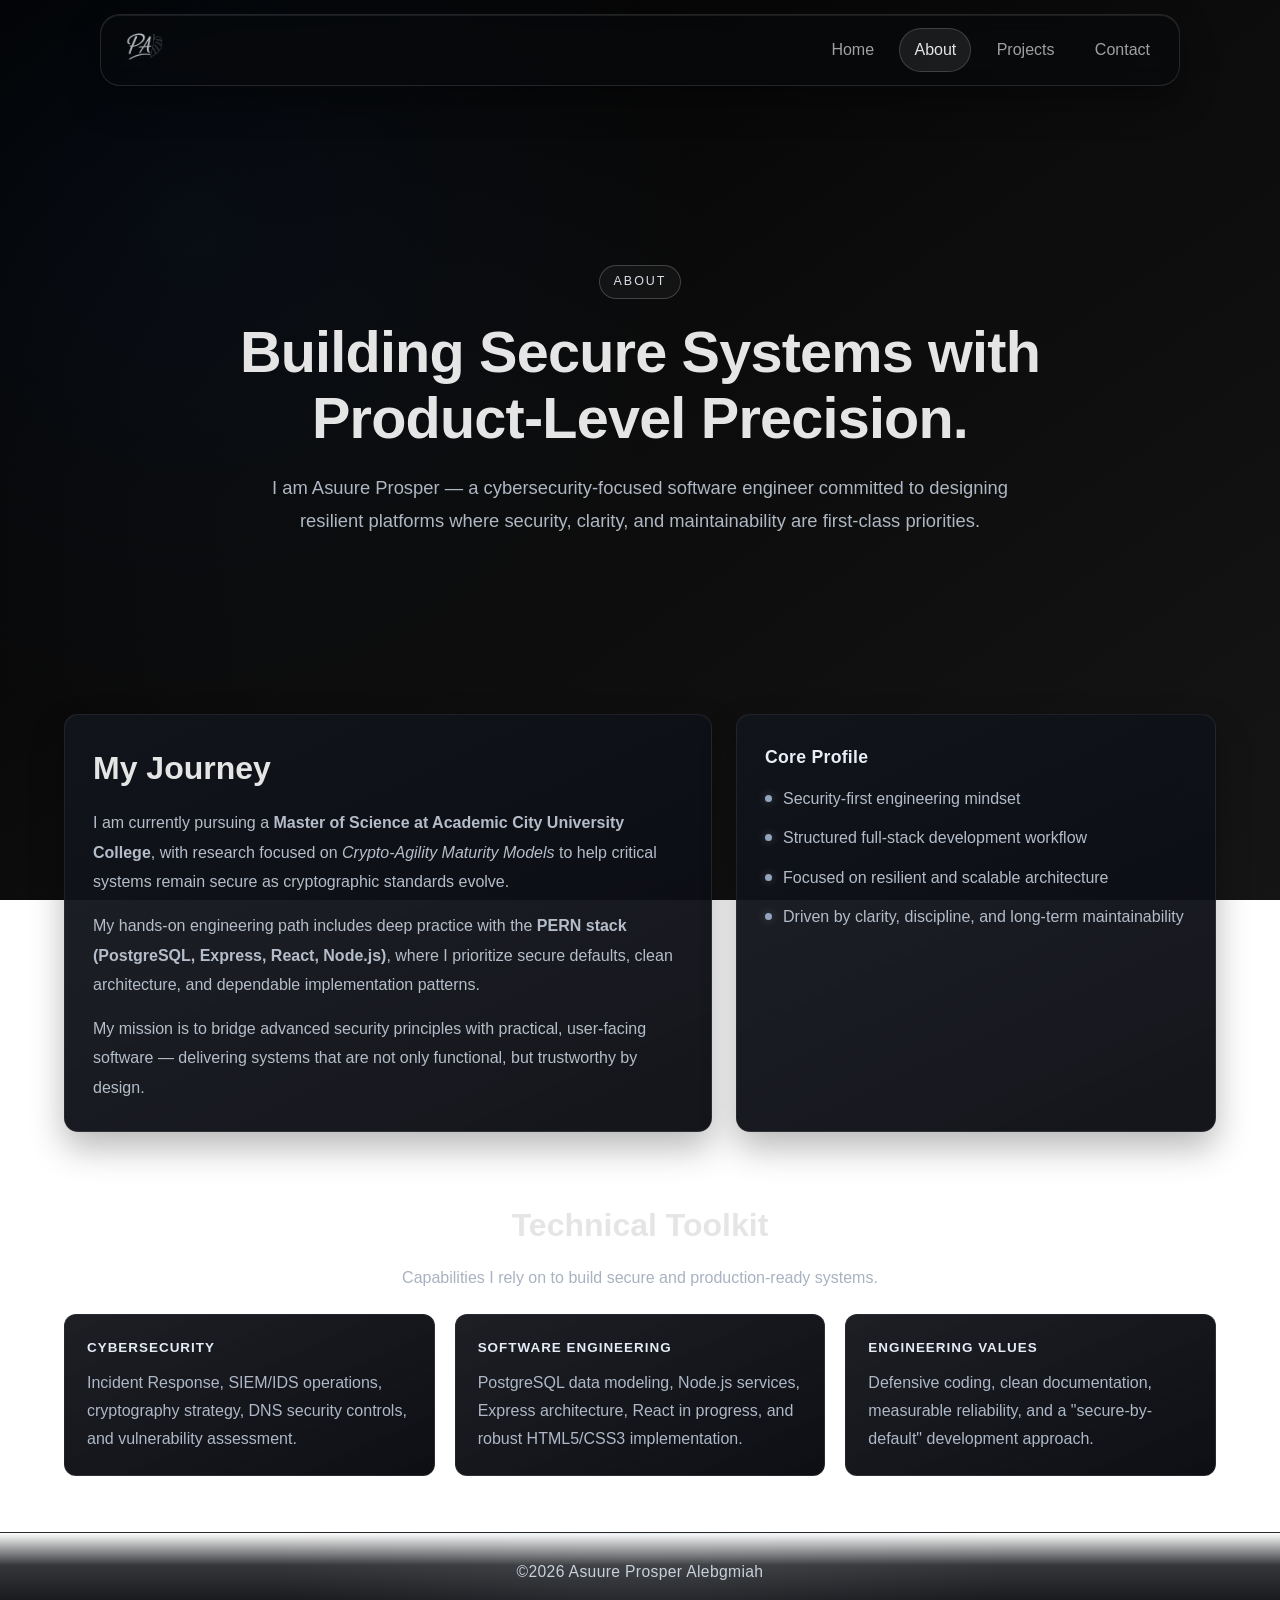
==== about.html @ a1f73b4e "Initial clean portfolio deployment" ====
<!doctype html>
<html lang="en">
  <head>
    <meta charset="UTF-8" />
    <meta name="viewport" content="width=device-width, initial-scale=1.0" />
    <title>Asuure Prosper's Portfolio</title>
    <link rel="icon" type="image/png" sizes="32x32" href="./images/title icon/generated-image_5.png" />
    <link rel="icon" type="image/png" sizes="192x192" href="./images/title icon/generated-image_5.png" />
    <link rel="apple-touch-icon" sizes="180x180" href="./images/title icon/generated-image_5.png" />
    <link rel="stylesheet" href="styles.css" />
     <script src="./script.js" defer></script>
  </head>

  <body class="home">
     <header class="navbar" id="siteNavbar">
      <div class="nav-container">
        <a class="logo" href="index.html" aria-label="Go to homepage">
          <img
            class="logo-icon"
            src="./images/nav icon/generated-image_4.png"
            alt="Asuure Prosper logo"
          />
        </a>
        <nav class="nav-menu" aria-label="Primary navigation">
          <ul class="nav-links">
            <li><a href="index.html">Home</a></li>
            <li><a href="about.html" class="active">About</a></li>
            <li><a href="projects.html">Projects</a></li>
            <li><a href="contact.html">Contact</a></li>
          </ul>
        </nav>
      </div>
    </header>

    <main class="about-page">
      <section class="about-hero">
        <div class="container about-hero-inner">
          <p class="about-kicker">About</p>
          <h1>Building Secure Systems with Product-Level Precision.</h1>
          <p class="about-subtitle">
            I am Asuure Prosper — a cybersecurity-focused software engineer
            committed to designing resilient platforms where security, clarity,
            and maintainability are first-class priorities.
          </p>
        </div>
      </section>

      <section class="about-section-block">
        <div class="container about-grid">
          <article class="about-panel about-story">
            <h2>My Journey</h2>
            <p>
              I am currently pursuing a
              <strong>Master of Science at Academic City University College</strong>,
              with research focused on
              <em>Crypto-Agility Maturity Models</em> to help critical systems remain
              secure as cryptographic standards evolve.
            </p>
            <p>
              My hands-on engineering path includes deep practice with the
              <strong>PERN stack (PostgreSQL, Express, React, Node.js)</strong>, where I
              prioritize secure defaults, clean architecture, and dependable
              implementation patterns.
            </p>
            <p>
              My mission is to bridge advanced security principles with practical,
              user-facing software — delivering systems that are not only functional,
              but trustworthy by design.
            </p>
          </article>

          <aside class="about-panel about-highlight">
            <h3>Core Profile</h3>
            <ul class="about-points">
              <li>Security-first engineering mindset</li>
              <li>Structured full-stack development workflow</li>
              <li>Focused on resilient and scalable architecture</li>
              <li>Driven by clarity, discipline, and long-term maintainability</li>
            </ul>
          </aside>
        </div>
      </section>

      <section class="about-section-block about-toolkit-wrap">
        <div class="container">
          <div class="about-heading">
            <h2>Technical Toolkit</h2>
            <p>Capabilities I rely on to build secure and production-ready systems.</p>
          </div>

          <div class="toolkit-grid">
            <article class="toolkit-card">
              <h4>Cybersecurity</h4>
              <p>
                Incident Response, SIEM/IDS operations, cryptography strategy,
                DNS security controls, and vulnerability assessment.
              </p>
            </article>

            <article class="toolkit-card">
              <h4>Software Engineering</h4>
              <p>
                PostgreSQL data modeling, Node.js services, Express architecture,
                React in progress, and robust HTML5/CSS3 implementation.
              </p>
            </article>

            <article class="toolkit-card">
              <h4>Engineering Values</h4>
              <p>
                Defensive coding, clean documentation, measurable reliability,
                and a "secure-by-default" development approach.
              </p>
            </article>
          </div>
        </div>
      </section>
    </main>

    <footer>
      <p>&copy;2026 Asuure Prosper Alebgmiah</p>
    </footer>
  </body>
</html>
---- styles.css ----
:root {
  --bg-primary: #111;
  --bg-secondary: #1a1a1a;
  --text-primary: #e5e5e5;
  --text-muted: #a0a0a0;
  --accent: #3a86ff;
  --tech-section-bg: #060709;
  --tech-card-bg: linear-gradient(155deg, #121519 0%, #0b0d11 100%);
  --tech-card-border: rgba(147, 163, 184, 0.18);
  --tech-card-border-hover: rgba(93, 134, 189, 0.45);
  --tech-glow: rgba(74, 122, 183, 0.18);
  --tech-logo-bg: rgba(255, 255, 255, 0.03);
  --tech-label: #91a3bb;
  --tech-accent-line: rgba(86, 132, 189, 0.55);

  --spacing-sm: 8px;
  --spacing-md: 16px;
  --spacing-lg: 32px;

  --black-void: #000000;
  --steel-dark: #1a1a1a;
  --silver-brushed: linear-gradient(
    145deg,
    #e5e7eb 0%,
    #9ca3af 50%,
    #4b5563 100%
  );
  --silver-glow: rgba(255, 255, 255, 0.15);
  --text-silver: #d1d5db; /* Light metallic gray */
  --text-bright: #ffffff;
}

* {
  margin: 0;
  padding: 0;
  box-sizing: border-box;
}

body {
  font-family: "Inter", sans-serif;
  color: var(--text-silver);
  background-color: var(--black-void);
  background:
    radial-gradient(
      circle at 15% 25%,
      rgba(58, 134, 255, 0.06),
      transparent 40%
    ),
    linear-gradient(145deg, #000000 0%, #0c0c0c 50%, #151515 100%);
  line-height: 1.6;
  overflow-x: hidden;
  background-attachment: fixed;
}

.container {
  width: 90%;
  max-width: var(--max-width);
  margin: 0 auto;
}

/* =========================
   Floating Navbar
   ========================= */
.navbar {
  --nav-height: 72px;
  --nav-collapsed-size: 70px;

  position: fixed;
  top: 14px;
  left: 50%;
  transform: translateX(-50%);
  z-index: 1000;

  width: min(92vw, 1080px);
  height: var(--nav-height);
  padding: 8px 14px;

  border-radius: 20px;
  border: 1px solid rgba(255, 255, 255, 0.12);
  background: rgba(8, 10, 14, 0.56);
  backdrop-filter: blur(10px);
  -webkit-backdrop-filter: blur(10px);

  box-shadow:
    0 16px 34px rgba(0, 0, 0, 0.34),
    inset 0 1px 0 rgba(255, 255, 255, 0.08);

  transition:
    width 0.35s ease,
    height 0.35s ease,
    border-radius 0.35s ease,
    padding 0.35s ease,
    background 0.35s ease,
    box-shadow 0.35s ease,
    border-color 0.35s ease;
}

.nav-container {
  display: flex;
  justify-content: space-between;
  align-items: center;
  gap: 14px;
  width: 100%;
  height: 100%;
}

.logo {
  display: inline-flex;
  align-items: center;
  justify-content: center;
  flex: 0 0 auto;
}

.logo-icon {
  display: block;
  width: 54px;
  height: 54px;
  object-fit: contain;
  image-rendering: -webkit-optimize-contrast;
  image-rendering: optimizeQuality;
  transition:
    width 0.35s ease,
    height 0.35s ease,
    filter 0.3s ease,
    transform 0.3s ease;
}

.logo:hover .logo-icon {
  filter:
    drop-shadow(0 0 8px rgba(229, 231, 235, 0.45))
    drop-shadow(0 0 16px rgba(209, 213, 219, 0.35));
  transform: translateY(-1px);
}

.nav-menu {
  display: flex;
  justify-content: flex-end;
  flex: 1 1 auto;
  min-width: 0;
  max-width: 900px;
  opacity: 1;
  transform: translateX(0);
  transition:
    opacity 0.25s ease,
    transform 0.35s ease,
    max-width 0.35s ease;
}

.nav-links {
  list-style: none;
  display: flex;
  align-items: center;
  gap: 0.65rem;
  padding: 2px 0;
}

.nav-links a {
  position: relative;
  display: inline-flex;
  align-items: center;
  justify-content: center;
  text-decoration: none;
  color: var(--text-muted);
  padding: 8px 14px;
  border-radius: 999px;
  border: 1px solid transparent;
  overflow: hidden;
  transition:
    transform 0.25s ease,
    box-shadow 0.25s ease,
    color 0.25s ease,
    border-color 0.25s ease,
    background 0.25s ease;
}

.nav-links a::before {
  content: "";
  position: absolute;
  inset: 0;
  background: linear-gradient(120deg, transparent 25%, rgba(255, 255, 255, 0.3) 50%, transparent 75%);
  transform: translateX(-130%);
  transition: transform 0.7s ease;
  pointer-events: none;
}

.nav-links a:hover {
  background: linear-gradient(145deg, #f3f4f6 0%, #cdd3dc 45%, #8f98a6 100%);
  color: #0f141c;
  transform: translateY(-2px);
  border-color: rgba(255, 255, 255, 0.8);
  box-shadow:
    0 12px 24px rgba(0, 0, 0, 0.32),
    inset 0 1px 0 rgba(255, 255, 255, 0.7),
    inset 0 -1px 0 rgba(47, 55, 67, 0.35);
}

.nav-links a:hover::before {
  transform: translateX(130%);
}

.nav-links a.active {
  background: rgba(255, 255, 255, 0.08);
  border-color: rgba(255, 255, 255, 0.16);
  color: var(--text-primary);
}

.navbar.collapsed {
  width: var(--nav-collapsed-size);
  height: var(--nav-collapsed-size);
  padding: 6px;
  border-radius: 999px;
  background: rgba(7, 9, 12, 0.72);
}

.navbar.collapsed .nav-container {
  justify-content: center;
}

.navbar.collapsed .logo-icon {
  width: 60px;
  height: 60px;
}

.navbar.collapsed .nav-menu {
  opacity: 0;
  max-width: 0;
  transform: translateX(10px);
  pointer-events: none;
  overflow: hidden;
}

.navbar.expanded {
  width: min(92vw, 1080px);
  height: var(--nav-height);
  padding: 8px 14px;
  border-radius: 20px;
}

.navbar.expanded .logo-icon {
  width: 54px;
  height: 54px;
}

.navbar.expanded .nav-menu {
  opacity: 1;
  max-width: 900px;
  max-height: 100px;
  transform: translateX(0);
  pointer-events: auto;
}

@media (max-width: 768px) {
  .navbar {
    width: min(95vw, 680px);
    --nav-height: 64px;
    border-radius: 16px;
    padding: 7px 10px;
  }

  .logo-icon {
    width: 48px;
    height: 48px;
  }

  .nav-links {
    gap: 0.45rem;
  }

  .nav-links a {
    padding: 7px 11px;
    font-size: 0.9rem;
  }

  .navbar.collapsed,
  .navbar.expanded {
    width: min(95vw, 680px);
    height: var(--nav-height);
    border-radius: 16px;
    padding: 7px 10px;
  }

  .navbar.collapsed .nav-container {
    justify-content: space-between;
  }

  .navbar.collapsed .nav-menu {
    opacity: 1;
    max-width: 900px;
    transform: translateX(0);
    pointer-events: auto;
  }

  .navbar.collapsed .logo-icon {
    width: 48px;
    height: 48px;
  }
}

.hero {
  display: flex;
  justify-content: center;
  align-items: center;
  height: 100vh;
  position: relative;
  padding: var(--space-xl) 0;
  text-align: center;
  overflow: hidden;
}
.hero::before {
  content: "";
  position: absolute;
  top: -20%;
  left: -10%;
  width: 60%;
  height: 60%;
  background: radial-gradient(
    circle,
    rgba(255, 255, 255, 0.06),
    transparent 70%
  );
  transform: rotate(25deg);
  pointer-events: none;
}

.hero-content {
  display: flex;
  flex-direction: column;
  justify-content: center;
  align-items: center;
  gap: 3rem;
  text-align: center;
}

.hero h1 {
  font-size: 2.8rem;
  margin-bottom: 0rem;
  font-size: clamp(2.5rem, 5vw, 4rem);
  font-weight: 600;
  letter-spacing: -1px;
  margin-bottom: var(--space-md);
}

.hero-subtext {
  color: var(--text-muted);
  font-size: 1.1rem;
  margin-bottom: var(--space-lg);
  max-width: 600px;
  margin-left: auto;
  margin-right: auto;
  color: #9a9a9a;
  margin: 0 auto var(--space-lg);
}

.particles {
  position: fixed;
  inset: 0;
  background-image: 
    radial-gradient(1px 1px at 10% 10%, rgba(255, 255, 255, 0.2), transparent),
    radial-gradient(1.5px 1.5px at 50% 50%, rgba(255, 255, 255, 0.1), transparent),
    radial-gradient(1px 1px at 90% 90%, rgba(255, 255, 255, 0.15), transparent);
  background-size: 100% 100%;
  opacity: 1;
  z-index: -1;
  animation: drift 20s linear infinite;
}

@keyframes drift {
  0% {
    background-position: 0 0;
  }
  100% {
    background-position: 100% 100%;
  }
}

.btn-primary {
  position: relative;
  display: inline-flex;
  align-items: center;
  justify-content: center;
  gap: 10px;
  padding: 13px 28px;
  border-radius: 999px;
  border: 1px solid rgba(229, 231, 235, 0.55);
  background: linear-gradient(145deg, #f3f4f6 0%, #cdd3dc 45%, #8f98a6 100%);
  color: #0f141c;
  text-decoration: none;
  font-weight: 620;
  letter-spacing: 0.25px;
  box-shadow:
    0 10px 24px rgba(0, 0, 0, 0.28),
    inset 0 1px 0 rgba(255, 255, 255, 0.72),
    inset 0 -1px 0 rgba(47, 55, 67, 0.35);
  overflow: hidden;
  transition:
    transform 0.25s ease,
    box-shadow 0.25s ease,
    border-color 0.25s ease,
    filter 0.25s ease;
}

.btn-primary::before {
  content: "";
  position: absolute;
  inset: 0;
  background: linear-gradient(120deg, transparent 25%, rgba(255, 255, 255, 0.35) 50%, transparent 75%);
  transform: translateX(-130%);
  transition: transform 0.7s ease;
}

.btn-primary:hover {
  transform: translateY(-3px);
  border-color: rgba(255, 255, 255, 0.85);
  box-shadow:
    0 16px 30px rgba(0, 0, 0, 0.36),
    0 0 0 1px rgba(255, 255, 255, 0.22);
  filter: brightness(1.05);
}

.btn-primary:hover::before {
  transform: translateX(130%);
}

.btn-primary:active {
  transform: translateY(-1px) scale(0.99);
}

.btn-primary:focus-visible {
  outline: none;
  box-shadow:
    0 0 0 3px rgba(9, 12, 20, 0.9),
    0 0 0 5px rgba(226, 232, 240, 0.55),
    0 14px 26px rgba(0, 0, 0, 0.35);
}

.core-focus {
  display: flex;
  flex-direction: column;
  align-items: center;
  justify-content: flex-start;
  min-height: 100vh;
  height: auto;
  padding: calc(var(--space-xl) + 56px) 0 calc(var(--space-xl) + 12px);
  position: relative;
  isolation: isolate;
  background:
    linear-gradient(
      180deg,
      rgba(12, 12, 12, 0) 0%,
      rgba(15, 15, 15, 0.85) 20%,
      #151515 50%,
      #161b23 82%,
      #121821 100%
    );
}

.core-focus::before {
  content: "";
  position: absolute;
  top: -120px;
  left: 50%;
  transform: translateX(-50%);
  width: min(880px, 92vw);
  height: 220px;
  background: radial-gradient(
    ellipse at center,
    rgba(58, 134, 255, 0.18) 0%,
    rgba(58, 134, 255, 0.06) 45%,
    transparent 75%
  );
  filter: blur(18px);
  pointer-events: none;
  z-index: -1;
}

.core-focus::after {
  content: "";
  position: absolute;
  left: 0;
  right: 0;
  bottom: -1px;
  height: 130px;
  background:
    radial-gradient(130% 95% at 50% 0%, rgba(112, 172, 247, 0.18), transparent 62%),
    linear-gradient(180deg, rgba(147, 187, 241, 0.06), rgba(15, 21, 30, 0));
  pointer-events: none;
  z-index: -1;
}

.core-focus .container {
  display: grid;
  gap: 28px;
  width: min(1100px, 92vw);
}

.core-focus h2 {
  text-align: center;
  margin-bottom: 4px;
  letter-spacing: 0.4px;
  font-size: clamp(1.9rem, 3.4vw, 2.6rem);
  color: var(--text-primary);
}

.focus-grid {
  display: grid;
  grid-template-columns: repeat(3, minmax(220px, 1fr));
  align-items: stretch;
  gap: 24px;
  width: 100%;
}

.focus-card {
  min-height: 100%;
  padding: var(--space-lg);
  background: linear-gradient(145deg, rgba(20, 20, 20, 0.95), rgba(10, 10, 10, 0.92));
  border: 1px solid rgba(255, 255, 255, 0.08);
  border-radius: 10px;
  box-shadow: 0 12px 30px rgba(0, 0, 0, 0.22);
  display: grid;
  align-content: start;
  gap: 10px;
  position: relative;
  overflow: hidden;
  transition:
    transform 0.3s ease,
    border-color 0.3s ease,
    box-shadow 0.3s ease;
}

.focus-card::before {
  content: "";
  position: absolute;
  top: 0;
  left: 0;
  width: 100%;
  height: 2px;
  background: linear-gradient(90deg, rgba(58, 134, 255, 0), rgba(58, 134, 255, 0.95), rgba(58, 134, 255, 0));
  opacity: 0.7;
}

.focus-card h3 {
  display: flex;
  align-items: center;
  gap: 10px;
  color: var(--text-primary);
  font-size: 1.15rem;
  font-weight: 650;
  letter-spacing: 0.2px;
  line-height: 1.35;
  transition: color 0.3s ease;
}

.focus-card h3::before {
  content: "";
  width: 8px;
  height: 8px;
  border-radius: 50%;
  background: var(--accent);
  box-shadow: 0 0 10px rgba(58, 134, 255, 0.65);
  flex-shrink: 0;
}

.focus-card:hover {
  transform: translateY(-5px);
  border-color: var(--accent);
  box-shadow: 0 20px 38px rgba(58, 134, 255, 0.12);
}

.focus-card:hover h3 {
  color: #f4f8ff;
}

.focus-card p {
  color: #aeb6c2;
  font-size: 0.98rem;
  line-height: 1.75;
  margin-top: 0;
  max-width: 36ch;
}

@media (max-width: 960px) {
  .focus-grid {
    grid-template-columns: repeat(2, minmax(240px, 1fr));
  }
}

@media (max-width: 640px) {
  .core-focus {
    padding: calc(var(--space-xl) + 20px) 0 var(--space-xl);
  }

  .core-focus .container {
    gap: 22px;
  }

  .focus-grid {
    grid-template-columns: 1fr;
  }
}

:is(.footer, footer) {
  position: relative;
  display: flex;
  justify-content: center;
  align-items: center;
  margin-top: clamp(0 , 5vw, 56px);
  padding: 26px 0 34px;
  text-align: center;
  border-top: 1px solid rgba(255, 255, 255, 0.12);
  background:
    linear-gradient(180deg, rgba(255, 255, 255, 0.02) 0%, rgba(8, 10, 14, 0.82) 38%, rgba(6, 8, 12, 0.98) 100%);
  overflow: hidden;
  isolation: isolate;
}

:is(.footer, footer)::before {
  content: "";
  position: absolute;
  top: 0;
  left: 50%;
  transform: translateX(-50%);
  width: min(760px, 85vw);
  height: 1px;
  background: linear-gradient(90deg, transparent, rgba(226, 232, 240, 0.72), transparent);
}

:is(.footer, footer)::after {
  content: "";
  position: absolute;
  inset: 0;
  background: radial-gradient(circle at 50% 0%, rgba(226, 232, 240, 0.08), transparent 58%);
  pointer-events: none;
  z-index: -1;
}

:is(.footer, footer) .container {
  width: min(1100px, 92vw);
}

:is(.footer, footer) p {
  margin: 0 auto;
  max-width: 70ch;
  color: #c8d0db;
  font-size: clamp(0.88rem, 1.7vw, 0.98rem);
  font-weight: 500;
  letter-spacing: 0.35px;
  text-shadow: 0 0 18px rgba(255, 255, 255, 0.08);
}

.social-links {
  display: flex;
  justify-content: center;
  margin-top: 20px;
  gap: 10px;
}

.social-btn {
  text-decoration: none;
  color: #333;
  font-weight: bold;
  transition: all 0.5s;
  padding: 12px;
  border-radius: 5px;
}

.social-btn:hover {
  transform: scale(1.05); /* Slight "pop" effect */
  filter: brightness(1.1); /* Makes the color slightly lighter on hover */
  padding: 12px 24px;
  border-radius: 5px;
}

.linkedin:hover {
  background-color: #0077b5;
  color: #fff;
  border: none;
  border-radius: 5px;
}

.github:hover {
  background-color: #333;
  color: #fff;
  border: none;
  border-radius: 5px;
}

.email:hover {
  background-color: #e67e22;
  color: #fff;
  border: none;
  border-radius: 5px;
}

.project-category {
  padding: 100px 0;
  border-bottom: 1px solid #f0f0f0;
  gap: 30px;
  padding: 40px 5%;
}

.card-content h2 {
  font-size: 2.5rem;
  font-weight: 800;
  margin-bottom: 20px;
  color: #1e293b;
}

.project-card {
  display: flex;
  flex-direction: column;
  align-items: center;
  gap: 20px;
  border-radius: 10px;
  padding: 120px 0;
  border-bottom: 1px solid rgba(255, 255, 255, 0.05);
}

 .web {
  background: var(--silver-brushed);
  background-clip: text;
  -webkit-background-clip: text;
  -webkit-text-fill-color: transparent;
  font-weight: 900;
  text-transform: uppercase;
  letter-spacing: 3px;
  font-size: 0.75rem;
}

.project-entry p {
  font-size: 1.1rem;
  max-width: 700px;
  color: #475569;
  margin-bottom: 40px;
}

.resource-card {
  display: flex;
  gap: 60px;
  margin-bottom: 40px;
  flex-wrap: wrap;
}

.resource-card h4 {
  text-transform: uppercase;
  font-size: 0.75rem;
  letter-spacing: 1.5px;
  color: #94a3b8;
  margin-bottom: 15px;
}

.tech-stack {
  display: flex;
  gap: 10px;
  flex-wrap: wrap;
}

.pill {
  padding: 8px 18px; /* Balanced padding */
  border-radius: 50px;
  font-size: 0.85rem;
  font-weight: 600;
  background-color: #050505; /* Single deep black color */
  color: #e2e8f0; /* Metallic silver text */
  -webkit-text-fill-color: #e2e8f0;
  border: 1px solid #e2e8f0;
  transition: background-color 0.3s ease, color 0.3s ease, border-color 0.3s ease, transform 0.3s ease;
  cursor: pointer;
  display: inline-block;
  text-transform: uppercase;
}

.pill:hover,
.pill:focus-visible {
  background-color: #e2e8f0; /* Invert: silver background */
  color: #050505; /* Black text on hover */
  -webkit-text-fill-color: #050505;
  border-color: #ffffff;
  transform: translateY(-2px); /* Added 'px' unit */
}
.text-link {
  text-decoration: none;
  font-weight: 700;
  color: #1e293b;
  border-bottom: 2px solid #336791;
  padding-bottom: 4px;
  transition: color 0.3s ease;
}

.text-link:hover {
  color: #336791;
}

@media (max-width: 768px) {
  .resource-card {
    flex-direction: column;
    gap: 30px;
  }
  .card-content h2 {
    font-size: 1.8rem;
  }
}

.content-wrapper {
  display: flex;
  max-width: 900px;
  margin: 0 auto;
  padding: 20px;
  box-sizing: border-box;
  justify-content: center;
  align-items: center;
  flex-wrap: wrap;
  gap: 20px;
  flex-direction: column;
  text-align: center;
}

/* =========================
   Contact Page
   ========================= */
.contact-page {
  background:
    radial-gradient(circle at 16% 18%, rgba(58, 134, 255, 0.05), transparent 36%),
    linear-gradient(150deg, #030405 0%, #0b0d12 52%, #12171e 100%);
}

.contact-main {
  padding-top: 96px;
}

.contact-hero {
  min-height: calc(100vh - 110px);
  display: flex;
  align-items: center;
  justify-content: center;
  padding: 40px 0 54px;
}

.contact-hero-inner {
  width: min(880px, 94vw);
  text-align: center;
  display: grid;
  gap: 14px;
  padding: 34px 26px;
  border-radius: 16px;
  border: 1px solid rgba(255, 255, 255, 0.1);
  background: linear-gradient(155deg, rgba(16, 20, 26, 0.94), rgba(8, 10, 15, 0.96));
  box-shadow: 0 18px 38px rgba(0, 0, 0, 0.3);
}

.contact-kicker {
  justify-self: center;
  border: 1px solid rgba(255, 255, 255, 0.2);
  border-radius: 999px;
  padding: 6px 14px;
  font-size: 0.76rem;
  letter-spacing: 1.8px;
  text-transform: uppercase;
  color: #c6d3e5;
  background: rgba(255, 255, 255, 0.04);
}

.contact-hero h1 {
  font-size: clamp(2rem, 5vw, 3.3rem);
  color: #ebf0f7;
  letter-spacing: -0.5px;
}

.contact-subtext {
  max-width: 62ch;
  margin: 0 auto;
  color: #a8b4c4;
  line-height: 1.85;
}

@media (max-width: 700px) {
  .contact-main {
    padding-top: 86px;
  }

  .contact-hero {
    min-height: auto;
    padding: 30px 0 46px;
  }

  .contact-hero-inner {
    padding: 28px 18px;
  }
}

/* =========================
   Projects Page
   ========================= */
.project-page {
  background:
    radial-gradient(circle at 12% 16%, rgba(58, 134, 255, 0.05), transparent 38%),
    linear-gradient(150deg, #030405 0%, #0a0c10 50%, #11151b 100%);
}

.projects-main {
  padding-top: 96px;
}

.projects-hero {
  padding: 56px 0 30px;
}

.projects-hero-inner {
  width: min(920px, 94vw);
  text-align: center;
  display: grid;
  gap: 14px;
}

.projects-kicker {
  justify-self: center;
  border: 1px solid rgba(255, 255, 255, 0.2);
  border-radius: 999px;
  padding: 6px 14px;
  font-size: 0.76rem;
  letter-spacing: 1.8px;
  text-transform: uppercase;
  color: #c6d2e3;
  background: rgba(255, 255, 255, 0.04);
}

.projects-hero h1 {
  font-size: clamp(2rem, 4.8vw, 3.4rem);
  color: #e9edf5;
  letter-spacing: -0.6px;
}

.projects-hero p {
  color: #a9b4c3;
  max-width: 72ch;
  margin: 0 auto;
  line-height: 1.85;
}

.projects-showcase {
  padding: 30px 0 82px;
}

.projects-shell {
  width: min(1120px, 92vw);
}

.projects-section-heading {
  text-align: center;
  margin-bottom: 30px;
}

.projects-section-heading h2 {
  color: #e7ecf4;
  font-size: clamp(1.5rem, 3vw, 2.2rem);
}

.projects-section-heading p {
  color: #9eabba;
  margin-top: 8px;
}

.projects-grid {
  display: grid;
  grid-template-columns: repeat(3, minmax(0, 1fr));
  gap: 22px;
}

.project-item {
  background: linear-gradient(155deg, rgba(17, 21, 27, 0.96), rgba(9, 12, 17, 0.98));
  border: 1px solid rgba(255, 255, 255, 0.1);
  border-radius: 14px;
  padding: 24px 22px;
  display: grid;
  align-content: start;
  gap: 12px;
  box-shadow: 0 14px 32px rgba(0, 0, 0, 0.3);
  transition: transform 0.28s ease, border-color 0.28s ease, box-shadow 0.28s ease;
}

.project-item:hover {
  transform: translateY(-5px);
  border-color: rgba(124, 163, 214, 0.42);
  box-shadow: 0 18px 36px rgba(10, 26, 44, 0.35);
}

.project-type {
  font-size: 0.72rem;
  letter-spacing: 1px;
  text-transform: uppercase;
  color: #8fa5c2;
}

.project-item h3 {
  color: #eef3fb;
  font-size: 1.15rem;
}

.project-item p {
  color: #b2bdcb;
  line-height: 1.8;
}

.project-tech-list {
  list-style: none;
  display: flex;
  flex-wrap: wrap;
  gap: 8px;
  padding: 0;
  margin: 2px 0 4px;
}

.project-tech-list li {
  font-size: 0.76rem;
  letter-spacing: 0.5px;
  color: #d2dceb;
  border: 1px solid rgba(255, 255, 255, 0.18);
  border-radius: 999px;
  padding: 6px 11px;
  background: rgba(255, 255, 255, 0.03);
  transition:
    transform 0.24s ease,
    border-color 0.24s ease,
    box-shadow 0.24s ease,
    background-color 0.24s ease,
    color 0.24s ease;
}

.project-tech-list li:hover {
  transform: translateY(-2px);
}

.project-tech-list li.tech-node:hover {
  color: #d7ffec;
  background: rgba(31, 176, 118, 0.16);
  border-color: rgba(57, 215, 148, 0.62);
  box-shadow: 0 0 0 1px rgba(57, 215, 148, 0.25);
}

.project-tech-list li.tech-express:hover {
  color: #eef3ff;
  background: rgba(91, 130, 190, 0.18);
  border-color: rgba(126, 170, 238, 0.6);
  box-shadow: 0 0 0 1px rgba(126, 170, 238, 0.24);
}

.project-tech-list li.tech-postgres:hover {
  color: #e7f0ff;
  background: rgba(70, 128, 204, 0.2);
  border-color: rgba(112, 172, 247, 0.62);
  box-shadow: 0 0 0 1px rgba(112, 172, 247, 0.24);
}

.project-tech-list li.tech-passport:hover {
  color: #f5eeff;
  background: rgba(123, 103, 188, 0.2);
  border-color: rgba(159, 139, 233, 0.65);
  box-shadow: 0 0 0 1px rgba(159, 139, 233, 0.24);
}

.project-tech-list li.tech-ejs:hover {
  color: #fff4e9;
  background: rgba(173, 121, 58, 0.22);
  border-color: rgba(221, 165, 98, 0.62);
  box-shadow: 0 0 0 1px rgba(221, 165, 98, 0.24);
}

.project-tech-list li.tech-css3:hover {
  color: #eaf6ff;
  background: rgba(54, 137, 207, 0.2);
  border-color: rgba(94, 175, 245, 0.65);
  box-shadow: 0 0 0 1px rgba(94, 175, 245, 0.24);
}

.project-tech-list li.tech-sql:hover {
  color: #eefff5;
  background: rgba(56, 150, 114, 0.2);
  border-color: rgba(93, 203, 157, 0.62);
  box-shadow: 0 0 0 1px rgba(93, 203, 157, 0.24);
}

.project-link {
  color: #dce7f8;
  text-decoration: none;
  border-bottom: 1px solid rgba(186, 205, 232, 0.6);
  width: fit-content;
  padding-bottom: 2px;
  transition: color 0.25s ease, border-color 0.25s ease;
}

.project-link:hover {
  color: #f5f9ff;
  border-color: rgba(232, 241, 255, 0.95);
}

@media (max-width: 980px) {
  .projects-grid {
    grid-template-columns: repeat(2, minmax(0, 1fr));
  }
}

@media (max-width: 640px) {
  .projects-main {
    padding-top: 86px;
  }

  .projects-hero {
    padding: 34px 0 18px;
  }

  .projects-grid {
    grid-template-columns: 1fr;
  }
}

/* =========================
   Home - Tech Stack Section
   ========================= */
.tech-stack-section {
  width: 100%;
  margin-top: -32px;
  padding: 132px 0 96px;
  background:
    radial-gradient(circle at 50% 0%, rgba(80, 148, 236, 0.14), transparent 58%),
    var(--tech-section-bg);
  position: relative;
  isolation: isolate;
  border-top: 1px solid rgba(142, 181, 234, 0.15);
  box-shadow: inset 0 24px 36px -30px rgba(110, 165, 237, 0.45);
}

.tech-stack-section::before {
  content: "";
  position: absolute;
  left: 50%;
  top: 0;
  transform: translate(-50%, -45%);
  width: min(980px, 96vw);
  height: 130px;
  border-radius: 999px;
  background: radial-gradient(ellipse at center, rgba(126, 182, 255, 0.28), rgba(126, 182, 255, 0) 70%);
  filter: blur(12px);
  pointer-events: none;
  z-index: -1;
}

.tech-stack-section::after {
  content: "";
  position: absolute;
  inset: 0;
  background: linear-gradient(180deg, rgba(255, 255, 255, 0.02), transparent 26%);
  pointer-events: none;
  z-index: -1;
}

.tech-stack-inner {
  width: min(1120px, 92vw);
  margin: 0 auto;
}

.tech-stack-header {
  text-align: center;
  margin: 0 auto 38px;
  max-width: 760px;
}

.tech-stack-header h2 {
  color: var(--text-primary);
  font-size: clamp(1.95rem, 3vw, 2.5rem);
  letter-spacing: 0.35px;
}

.tech-stack-header p {
  margin-top: 10px;
  color: #9aa4b2;
  font-size: 1.02rem;
  line-height: 1.75;
}

.tech-grid {
  display: grid;
  grid-template-columns: repeat(4, minmax(0, 1fr));
  gap: 20px;
}

.tech-card {
  --tech-neon: rgba(112, 172, 247, 0.45);
  --tech-neon-strong: rgba(112, 172, 247, 0.82);
  --tech-btn-bg: linear-gradient(145deg, #4f8de0 0%, #3a72c5 48%, #2a568f 100%);

  border-radius: 14px;
  padding: 24px 18px 22px;
  background: var(--tech-card-bg);
  border: 1px solid var(--tech-card-border);
  box-shadow: 0 12px 26px rgba(0, 0, 0, 0.3);
  display: grid;
  justify-items: center;
  align-content: center;
  gap: 10px;
  text-align: center;
  transition:
    transform 0.28s ease,
    border-color 0.28s ease,
    box-shadow 0.28s ease;
  position: relative;
  overflow: hidden;
}

.tech-card::before {
  content: "";
  position: absolute;
  top: 0;
  left: 0;
  width: 100%;
  height: 1px;
  background: linear-gradient(90deg, transparent, var(--tech-accent-line), transparent);
  opacity: 0.7;
}

.tech-card img {
  width: 64px;
  height: 64px;
  object-fit: contain;
  border-radius: 12px;
  background: var(--tech-logo-bg);
  padding: 8px;
  border: 1px solid rgba(229, 231, 235, 0.3);
  box-shadow:
    0 8px 18px rgba(0, 0, 0, 0.24),
    inset 0 1px 0 rgba(255, 255, 255, 0.25);
  transition:
    transform 0.25s ease,
    box-shadow 0.25s ease,
    border-color 0.25s ease,
    background 0.25s ease,
    filter 0.25s ease;
}

.tech-domain {
  color: var(--tech-label);
  font-size: 0.72rem;
  letter-spacing: 0.9px;
  text-transform: uppercase;
}

.tech-card h3 {
  color: #d6deea;
  font-size: 1rem;
  letter-spacing: 0.25px;
  font-weight: 560;
}

.tech-card:hover {
  transform: translateY(-4px);
  border-color: var(--tech-neon-strong);
  box-shadow:
    0 16px 30px rgba(0, 0, 0, 0.35),
    0 0 0 1px var(--tech-neon),
    0 0 20px -2px var(--tech-neon);
}

.tech-card:focus-within {
  transform: translateY(-4px);
  border-color: var(--tech-neon-strong);
  box-shadow:
    0 16px 30px rgba(0, 0, 0, 0.35),
    0 0 0 1px var(--tech-neon),
    0 0 20px -2px var(--tech-neon);
}

.tech-card:hover img,
.tech-card:focus-within img,
.tech-card img:hover,
.tech-card img:focus-visible {
  background: var(--tech-btn-bg);
  transform: translateY(-3px);
  border-color: color-mix(in srgb, var(--tech-neon-strong) 70%, #ffffff 30%);
  box-shadow:
    0 14px 26px rgba(0, 0, 0, 0.34),
    0 0 0 1px var(--tech-neon),
    0 0 18px -1px var(--tech-neon);
  filter: brightness(1.06);
}

.tech-card.tech-html {
  --tech-neon: rgba(255, 111, 64, 0.5);
  --tech-neon-strong: rgba(255, 132, 86, 0.88);
  --tech-btn-bg: linear-gradient(145deg, #ff8a5c 0%, #f06432 45%, #b9411f 100%);
}

.tech-card.tech-css {
  --tech-neon: rgba(79, 164, 255, 0.52);
  --tech-neon-strong: rgba(108, 180, 255, 0.9);
  --tech-btn-bg: linear-gradient(145deg, #4d9cff 0%, #2f78e0 46%, #1f4f9b 100%);
}

.tech-card.tech-javascript {
  --tech-neon: rgba(255, 214, 75, 0.5);
  --tech-neon-strong: rgba(255, 226, 110, 0.88);
  --tech-btn-bg: linear-gradient(145deg, #ffe071 0%, #efc948 46%, #a67e19 100%);
}

.tech-card.tech-react {
  --tech-neon: rgba(111, 231, 255, 0.52);
  --tech-neon-strong: rgba(149, 238, 255, 0.9);
  --tech-btn-bg: linear-gradient(145deg, #62e3ff 0%, #34b7dd 46%, #1d7895 100%);
}

.tech-card.tech-git {
  --tech-neon: rgba(255, 125, 85, 0.48);
  --tech-neon-strong: rgba(255, 148, 110, 0.86);
  --tech-btn-bg: linear-gradient(145deg, #ff8b66 0%, #ed5f36 46%, #9d3118 100%);
}

.tech-card.tech-github {
  --tech-neon: rgba(176, 188, 206, 0.42);
  --tech-neon-strong: rgba(206, 214, 228, 0.82);
  --tech-btn-bg: linear-gradient(145deg, #95a1b8 0%, #6d7a93 46%, #444f66 100%);
}

.tech-card.tech-postgres {
  --tech-neon: rgba(88, 150, 233, 0.52);
  --tech-neon-strong: rgba(118, 175, 250, 0.9);
  --tech-btn-bg: linear-gradient(145deg, #67a8f1 0%, #3d79d2 46%, #234d90 100%);
}

.tech-card.tech-kali {
  --tech-neon: rgba(124, 160, 255, 0.48);
  --tech-neon-strong: rgba(149, 179, 255, 0.88);
  --tech-btn-bg: linear-gradient(145deg, #7eabff 0%, #557be0 46%, #334da4 100%);
}

.tech-card.tech-nmap {
  --tech-neon: rgba(113, 254, 184, 0.45);
  --tech-neon-strong: rgba(145, 255, 202, 0.86);
  --tech-btn-bg: linear-gradient(145deg, #65f3bd 0%, #37bf8f 46%, #1e7d5e 100%);
}

.tech-card.tech-wireshark {
  --tech-neon: rgba(113, 200, 255, 0.52);
  --tech-neon-strong: rgba(146, 214, 255, 0.9);
  --tech-btn-bg: linear-gradient(145deg, #74c9ff 0%, #4597da 46%, #2a5f94 100%);
}

.tech-card.tech-autopsy {
  --tech-neon: rgba(194, 153, 255, 0.5);
  --tech-neon-strong: rgba(212, 179, 255, 0.88);
  --tech-btn-bg: linear-gradient(145deg, #b884ff 0%, #8c5fdb 46%, #56388f 100%);
}

.tech-card.tech-volatility {
  --tech-neon: rgba(255, 126, 197, 0.5);
  --tech-neon-strong: rgba(255, 154, 211, 0.88);
  --tech-btn-bg: linear-gradient(145deg, #ff90d0 0%, #df5dac 46%, #8f2f6b 100%);
}

@media (max-width: 980px) {
  .tech-grid {
    grid-template-columns: repeat(2, minmax(0, 1fr));
  }
}

@media (max-width: 600px) {
  .tech-stack-section {
    padding: 74px 0;
  }

  .tech-grid {
    grid-template-columns: 1fr;
  }
}

/* =========================
   About Page
   ========================= */
.about-page {
  padding-top: 104px;
}

.about-hero {
  min-height: 64vh;
  display: flex;
  align-items: center;
  justify-content: center;
  padding: 48px 0 30px;
}

.about-hero-inner {
  text-align: center;
  width: min(900px, 94vw);
  display: grid;
  gap: 20px;
}

.about-kicker {
  justify-self: center;
  padding: 6px 14px;
  border-radius: 999px;
  border: 1px solid rgba(255, 255, 255, 0.2);
  color: #d8deea;
  font-size: 0.78rem;
  letter-spacing: 2px;
  text-transform: uppercase;
  background: rgba(255, 255, 255, 0.04);
}

.about-hero h1 {
  font-size: clamp(2rem, 5.2vw, 3.6rem);
  line-height: 1.15;
  color: var(--text-primary);
  letter-spacing: -0.8px;
}

.about-subtitle {
  max-width: 760px;
  margin: 0 auto;
  color: #aeb7c3;
  font-size: clamp(1rem, 2.1vw, 1.15rem);
  line-height: 1.8;
}

.about-section-block {
  padding: 34px 0;
}

.about-grid {
  display: grid;
  grid-template-columns: 1.35fr 1fr;
  gap: 24px;
}

.about-panel {
  background: linear-gradient(155deg, rgba(18, 21, 28, 0.95), rgba(10, 12, 18, 0.96));
  border: 1px solid rgba(255, 255, 255, 0.08);
  border-radius: 14px;
  padding: 28px;
  box-shadow: 0 16px 34px rgba(0, 0, 0, 0.28);
}

.about-story h2,
.about-heading h2 {
  color: var(--text-primary);
  font-size: clamp(1.45rem, 2.9vw, 2rem);
  margin-bottom: 14px;
}

.about-story p {
  color: #b4bdc9;
  line-height: 1.85;
}

.about-story p + p {
  margin-top: 14px;
}

.about-highlight h3 {
  color: #e8edf7;
  margin-bottom: 14px;
  font-size: 1.1rem;
  letter-spacing: 0.3px;
}

.about-points {
  list-style: none;
  display: grid;
  gap: 12px;
}

.about-points li {
  position: relative;
  padding-left: 18px;
  color: #b3bcc9;
  line-height: 1.7;
}

.about-points li::before {
  content: "";
  position: absolute;
  left: 0;
  top: 10px;
  width: 7px;
  height: 7px;
  border-radius: 50%;
  background: #93a4be;
  box-shadow: 0 0 10px rgba(227, 233, 244, 0.28);
}

.about-toolkit-wrap {
  padding-bottom: 56px;
}

.about-heading {
  text-align: center;
  margin-bottom: 24px;
}

.about-heading p {
  color: #a8b2c0;
}

.toolkit-grid {
  display: grid;
  grid-template-columns: repeat(3, minmax(220px, 1fr));
  gap: 20px;
}

.toolkit-card {
  background: linear-gradient(155deg, rgba(17, 19, 25, 0.95), rgba(8, 10, 15, 0.98));
  border: 1px solid rgba(255, 255, 255, 0.08);
  border-radius: 12px;
  padding: 22px;
  transition: transform 0.25s ease, border-color 0.25s ease, box-shadow 0.25s ease;
}

.toolkit-card h4 {
  color: #e5ebf7;
  margin-bottom: 10px;
  text-transform: uppercase;
  letter-spacing: 1px;
  font-size: 0.84rem;
}

.toolkit-card p {
  color: #aeb8c7;
  line-height: 1.75;
}

.toolkit-card:hover {
  transform: translateY(-4px);
  border-color: rgba(222, 230, 244, 0.24);
  box-shadow: 0 18px 32px rgba(0, 0, 0, 0.3);
}

@media (max-width: 900px) {
  .about-grid {
    grid-template-columns: 1fr;
  }

  .toolkit-grid {
    grid-template-columns: 1fr 1fr;
  }
}

@media (max-width: 640px) {
  .about-page {
    padding-top: 88px;
  }

  .about-hero {
    min-height: auto;
    padding: 36px 0 16px;
  }

  .about-panel {
    padding: 22px;
  }

  .toolkit-grid {
    grid-template-columns: 1fr;
  }
}
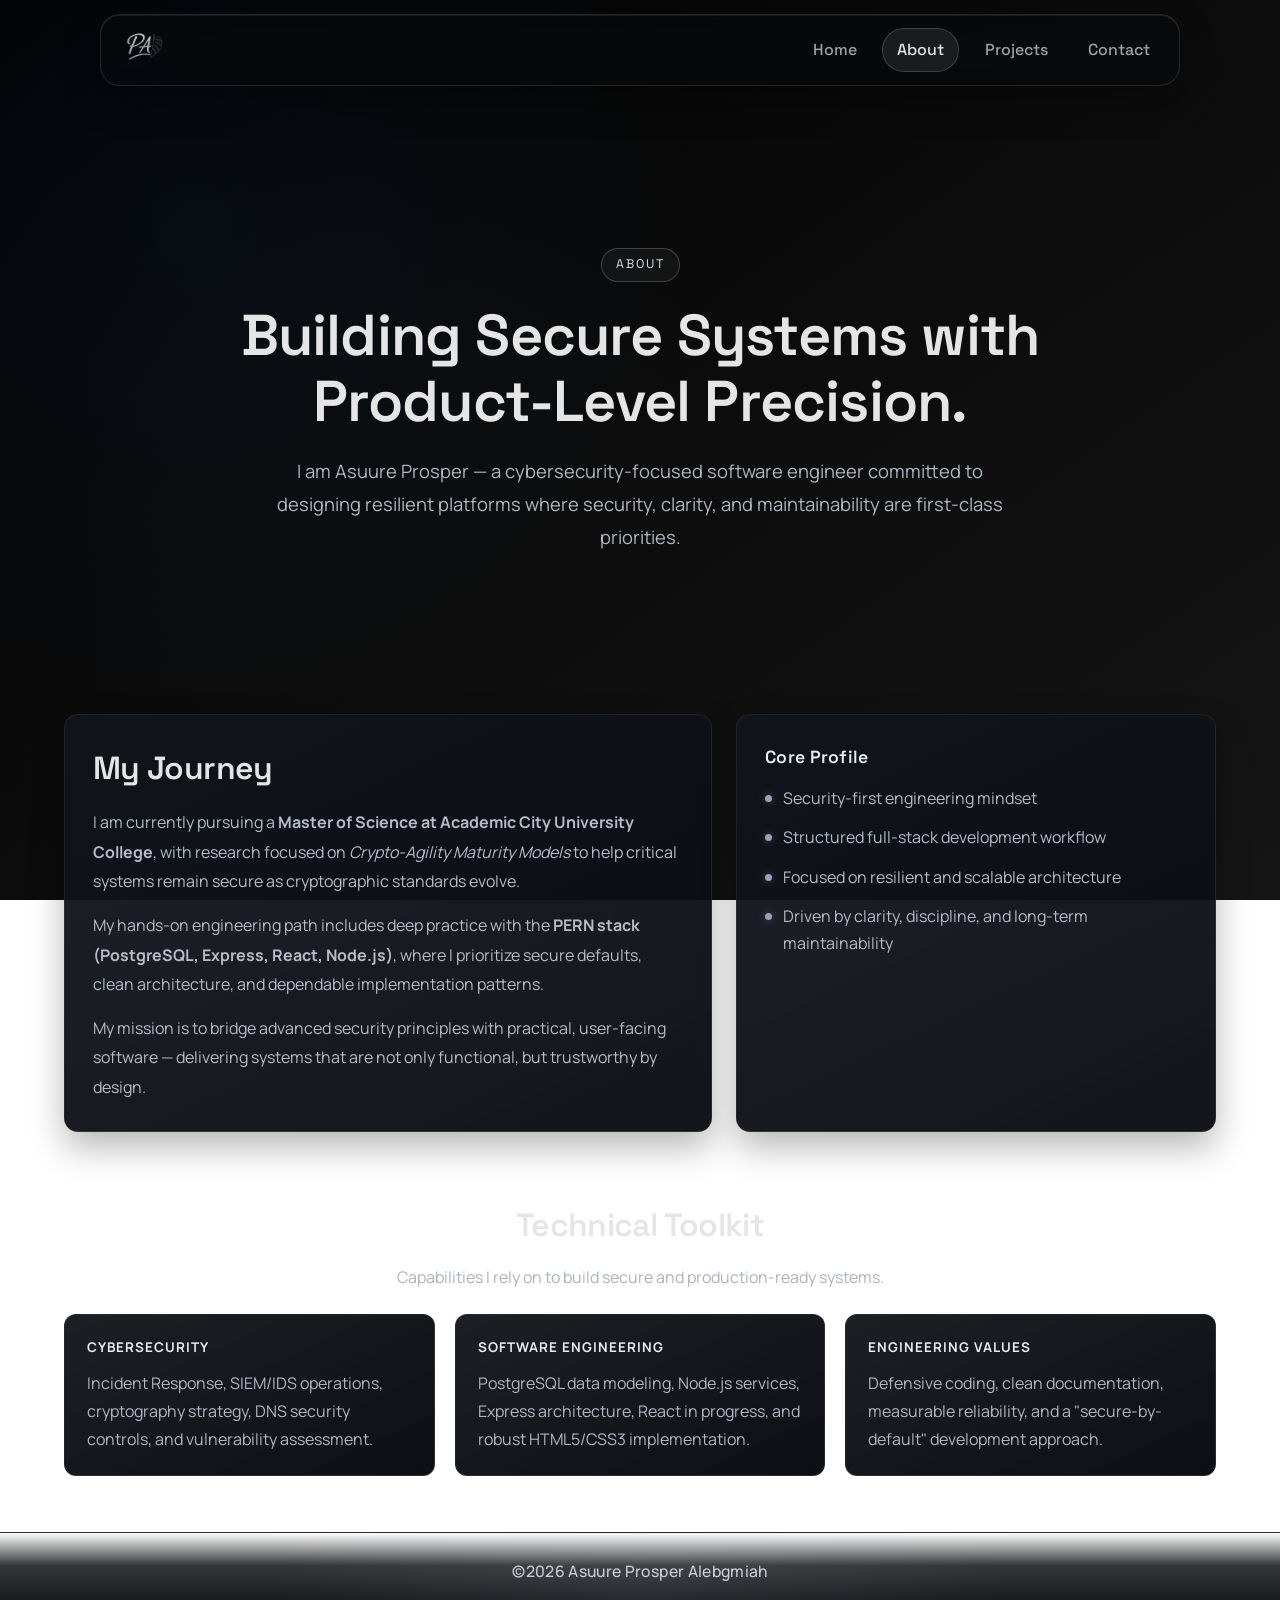
==== commit 8e4993c3: "Update font-style mobile device responsiveness" ====
--- a/about.html
+++ b/about.html
@@ -4,9 +4,13 @@
     <meta charset="UTF-8" />
     <meta name="viewport" content="width=device-width, initial-scale=1.0" />
     <title>Asuure Prosper's Portfolio</title>
-    <link rel="icon" type="image/png" sizes="32x32" href="./images/title icon/generated-image_5.png" />
-    <link rel="icon" type="image/png" sizes="192x192" href="./images/title icon/generated-image_5.png" />
-    <link rel="apple-touch-icon" sizes="180x180" href="./images/title icon/generated-image_5.png" />
+    <link rel="preconnect" href="https://fonts.googleapis.com" />
+    <link rel="preconnect" href="https://fonts.gstatic.com" crossorigin />
+    <link
+      href="https://fonts.googleapis.com/css2?family=IBM+Plex+Mono:wght@500;600&family=Manrope:wght@400;500;600;700&family=Space+Grotesk:wght@500;600;700&display=swap"
+      rel="stylesheet"
+    />
+    <link rel="icon" type="image/png" sizes="32x32" href="./images/title-icon/generated-image_5.png" />
     <link rel="stylesheet" href="styles.css" />
      <script src="./script.js" defer></script>
   </head>
@@ -17,12 +21,23 @@
         <a class="logo" href="index.html" aria-label="Go to homepage">
           <img
             class="logo-icon"
-            src="./images/nav icon/generated-image_4.png"
+            src="./images/nav-icon/generated-image_4.png"
             alt="Asuure Prosper logo"
           />
         </a>
+        <button
+          class="nav-toggle"
+          type="button"
+          aria-label="Toggle navigation menu"
+          aria-expanded="false"
+          aria-controls="primary-nav"
+        >
+          <span></span>
+          <span></span>
+          <span></span>
+        </button>
         <nav class="nav-menu" aria-label="Primary navigation">
-          <ul class="nav-links">
+          <ul class="nav-links" id="primary-nav">
             <li><a href="index.html">Home</a></li>
             <li><a href="about.html" class="active">About</a></li>
             <li><a href="projects.html">Projects</a></li>
--- a/styles.css
+++ b/styles.css
@@ -36,8 +36,30 @@
   box-sizing: border-box;
 }
 
+html {
+  -webkit-text-size-adjust: 100%;
+  text-size-adjust: 100%;
+}
+
+img {
+  max-width: 100%;
+  height: auto;
+  display: block;
+}
+
+a,
+button {
+  touch-action: manipulation;
+}
+
+a:focus-visible,
+button:focus-visible {
+  outline: 2px solid rgba(209, 231, 255, 0.9);
+  outline-offset: 3px;
+}
+
 body {
-  font-family: "Inter", sans-serif;
+  font-family: "Manrope", "Inter", sans-serif;
   color: var(--text-silver);
   background-color: var(--black-void);
   background:
@@ -52,6 +74,36 @@
   background-attachment: fixed;
 }
 
+h1,
+h2,
+h3,
+.nav-links a,
+.btn-primary,
+.projects-kicker,
+.about-kicker,
+.contact-kicker,
+.project-type {
+  font-family: "Space Grotesk", "Manrope", sans-serif;
+}
+
+.project-tech-list li,
+.pill,
+.tech-domain {
+  font-family: "IBM Plex Mono", "Consolas", monospace;
+}
+
+h1,
+h2,
+h3 {
+  font-weight: 600;
+  letter-spacing: -0.02em;
+}
+
+.nav-links a,
+.btn-primary {
+  font-weight: 500;
+}
+
 .container {
   width: 90%;
   max-width: var(--max-width);
@@ -73,7 +125,7 @@
 
   width: min(92vw, 1080px);
   height: var(--nav-height);
-  padding: 8px 14px;
+  padding: 8px max(14px, env(safe-area-inset-right)) 8px max(14px, env(safe-area-inset-left));
 
   border-radius: 20px;
   border: 1px solid rgba(255, 255, 255, 0.12);
@@ -125,6 +177,11 @@
     transform 0.3s ease;
 }
 
+/* When navbar is scrolled */
+#siteNavbar.scrolled .logo-icon {
+  content: url("./images/title-icon/generated-image_5.png");
+}
+
 .logo:hover .logo-icon {
   filter:
     drop-shadow(0 0 8px rgba(229, 231, 235, 0.45))
@@ -162,6 +219,7 @@
   text-decoration: none;
   color: var(--text-muted);
   padding: 8px 14px;
+  min-height: 44px;
   border-radius: 999px;
   border: 1px solid transparent;
   overflow: hidden;
@@ -204,6 +262,26 @@
   color: var(--text-primary);
 }
 
+.nav-toggle {
+  display: none;
+  border: 1px solid rgba(255, 255, 255, 0.2);
+  background: rgba(255, 255, 255, 0.04);
+  border-radius: 10px;
+  width: 44px;
+  height: 44px;
+  padding: 9px 8px;
+  cursor: pointer;
+}
+
+.nav-toggle span {
+  display: block;
+  width: 100%;
+  height: 2px;
+  margin: 4px 0;
+  border-radius: 999px;
+  background: #dce6f6;
+}
+
 .navbar.collapsed {
   width: var(--nav-collapsed-size);
   height: var(--nav-collapsed-size);
@@ -246,6 +324,14 @@
   max-width: 900px;
   max-height: 100px;
   transform: translateX(0);
+  /*
+    Prevent a split-second hover/click on links while the navbar is still
+    expanding. JS will add `.nav-ready` after the expand transition finishes.
+  */
+  pointer-events: none;
+}
+
+.navbar.expanded.nav-ready .nav-menu {
   pointer-events: auto;
 }
 
@@ -254,7 +340,7 @@
     width: min(95vw, 680px);
     --nav-height: 64px;
     border-radius: 16px;
-    padding: 7px 10px;
+    padding: 7px max(10px, env(safe-area-inset-right)) 7px max(10px, env(safe-area-inset-left));
   }
 
   .logo-icon {
@@ -267,8 +353,61 @@
   }
 
   .nav-links a {
-    padding: 7px 11px;
+    padding: 8px 11px;
     font-size: 0.9rem;
+  }
+
+  .nav-toggle {
+    display: inline-block;
+    margin-left: auto;
+    flex: 0 0 auto;
+  }
+
+  .nav-menu {
+    position: absolute;
+    top: calc(100% + 10px);
+    left: 10px;
+    right: 10px;
+    max-width: none;
+    opacity: 0;
+    transform: translateY(-8px);
+    pointer-events: none;
+    max-height: 0;
+    overflow: hidden;
+    border-radius: 14px;
+    border: 1px solid rgba(255, 255, 255, 0.14);
+    background: rgba(8, 10, 14, 0.96);
+    backdrop-filter: blur(8px);
+    -webkit-backdrop-filter: blur(8px);
+    box-shadow: 0 18px 36px rgba(0, 0, 0, 0.4);
+    transition:
+      opacity 0.22s ease,
+      transform 0.22s ease,
+      max-height 0.22s ease;
+  }
+
+  .navbar.mobile-menu-open .nav-menu {
+    opacity: 1;
+    transform: translateY(0);
+    pointer-events: auto;
+    max-height: 360px;
+  }
+
+  .nav-links {
+    flex-direction: column;
+    align-items: stretch;
+    gap: 0;
+    padding: 8px;
+  }
+
+  .nav-links li {
+    width: 100%;
+  }
+
+  .nav-links a {
+    width: 100%;
+    justify-content: flex-start;
+    border-radius: 10px;
   }
 
   .navbar.collapsed,
@@ -276,7 +415,7 @@
     width: min(95vw, 680px);
     height: var(--nav-height);
     border-radius: 16px;
-    padding: 7px 10px;
+    padding: 7px max(10px, env(safe-area-inset-right)) 7px max(10px, env(safe-area-inset-left));
   }
 
   .navbar.collapsed .nav-container {
@@ -284,15 +423,113 @@
   }
 
   .navbar.collapsed .nav-menu {
-    opacity: 1;
-    max-width: 900px;
-    transform: translateX(0);
-    pointer-events: auto;
+    opacity: 0;
+    max-width: none;
+    transform: translateY(-8px);
+    pointer-events: none;
   }
 
   .navbar.collapsed .logo-icon {
     width: 48px;
     height: 48px;
+  }
+}
+
+@media (max-width: 600px) {
+  .navbar {
+    top: max(10px, env(safe-area-inset-top));
+    width: min(96vw, 620px);
+  }
+
+  .nav-container {
+    gap: 10px;
+  }
+
+  .nav-links {
+    gap: 0.35rem;
+  }
+
+  .nav-links a {
+    padding: 8px 10px;
+    font-size: 0.86rem;
+  }
+
+  .hero {
+    min-height: 100svh;
+    height: auto;
+    padding: 24px 0;
+  }
+
+  .hero-content {
+    gap: 1.8rem;
+    width: min(94vw, 680px);
+  }
+
+  .hero-subtext {
+    font-size: clamp(0.95rem, 3.4vw, 1.05rem);
+  }
+
+  .social-links {
+    flex-wrap: wrap;
+    gap: 8px;
+  }
+
+  .social-btn {
+    min-height: 44px;
+    display: inline-flex;
+    align-items: center;
+    justify-content: center;
+  }
+}
+
+@media (max-width: 420px) {
+  .logo-icon {
+    width: 42px;
+    height: 42px;
+  }
+
+  .navbar.collapsed .logo-icon {
+    width: 42px;
+    height: 42px;
+  }
+
+  .nav-links a {
+    padding: 8px 9px;
+    font-size: 0.82rem;
+  }
+
+  .projects-shell,
+  .tech-stack-inner,
+  .core-focus .container {
+    width: min(94vw, 1120px);
+  }
+}
+
+@media (hover: none) {
+  .nav-links a:hover,
+  .btn-primary:hover,
+  .project-item:hover,
+  .tech-card:hover,
+  .toolkit-card:hover,
+  .focus-card:hover,
+  .project-tech-list li:hover,
+  .social-btn:hover {
+    transform: none;
+  }
+
+  .social-btn:hover {
+    padding: 12px;
+  }
+}
+
+@media (prefers-reduced-motion: reduce) {
+  *,
+  *::before,
+  *::after {
+    animation: none !important;
+    transition-duration: 0.01ms !important;
+    transition-delay: 0ms !important;
+    scroll-behavior: auto !important;
   }
 }
 
@@ -300,11 +537,17 @@
   display: flex;
   justify-content: center;
   align-items: center;
-  height: 100vh;
+  min-height: 100svh;
+  height: auto;
   position: relative;
-  padding: var(--space-xl) 0;
+  padding: clamp(72px, 10vh, 110px) 0 clamp(28px, 6vh, 64px);
   text-align: center;
-  overflow: hidden;
+  overflow: visible;
+}
+
+/* Prevent fixed navbar from overlapping first hero section on reduced screens */
+body > main > .hero:first-child {
+  padding-top: calc(clamp(92px, 14vh, 132px) + env(safe-area-inset-top));
 }
 .hero::before {
   content: "";
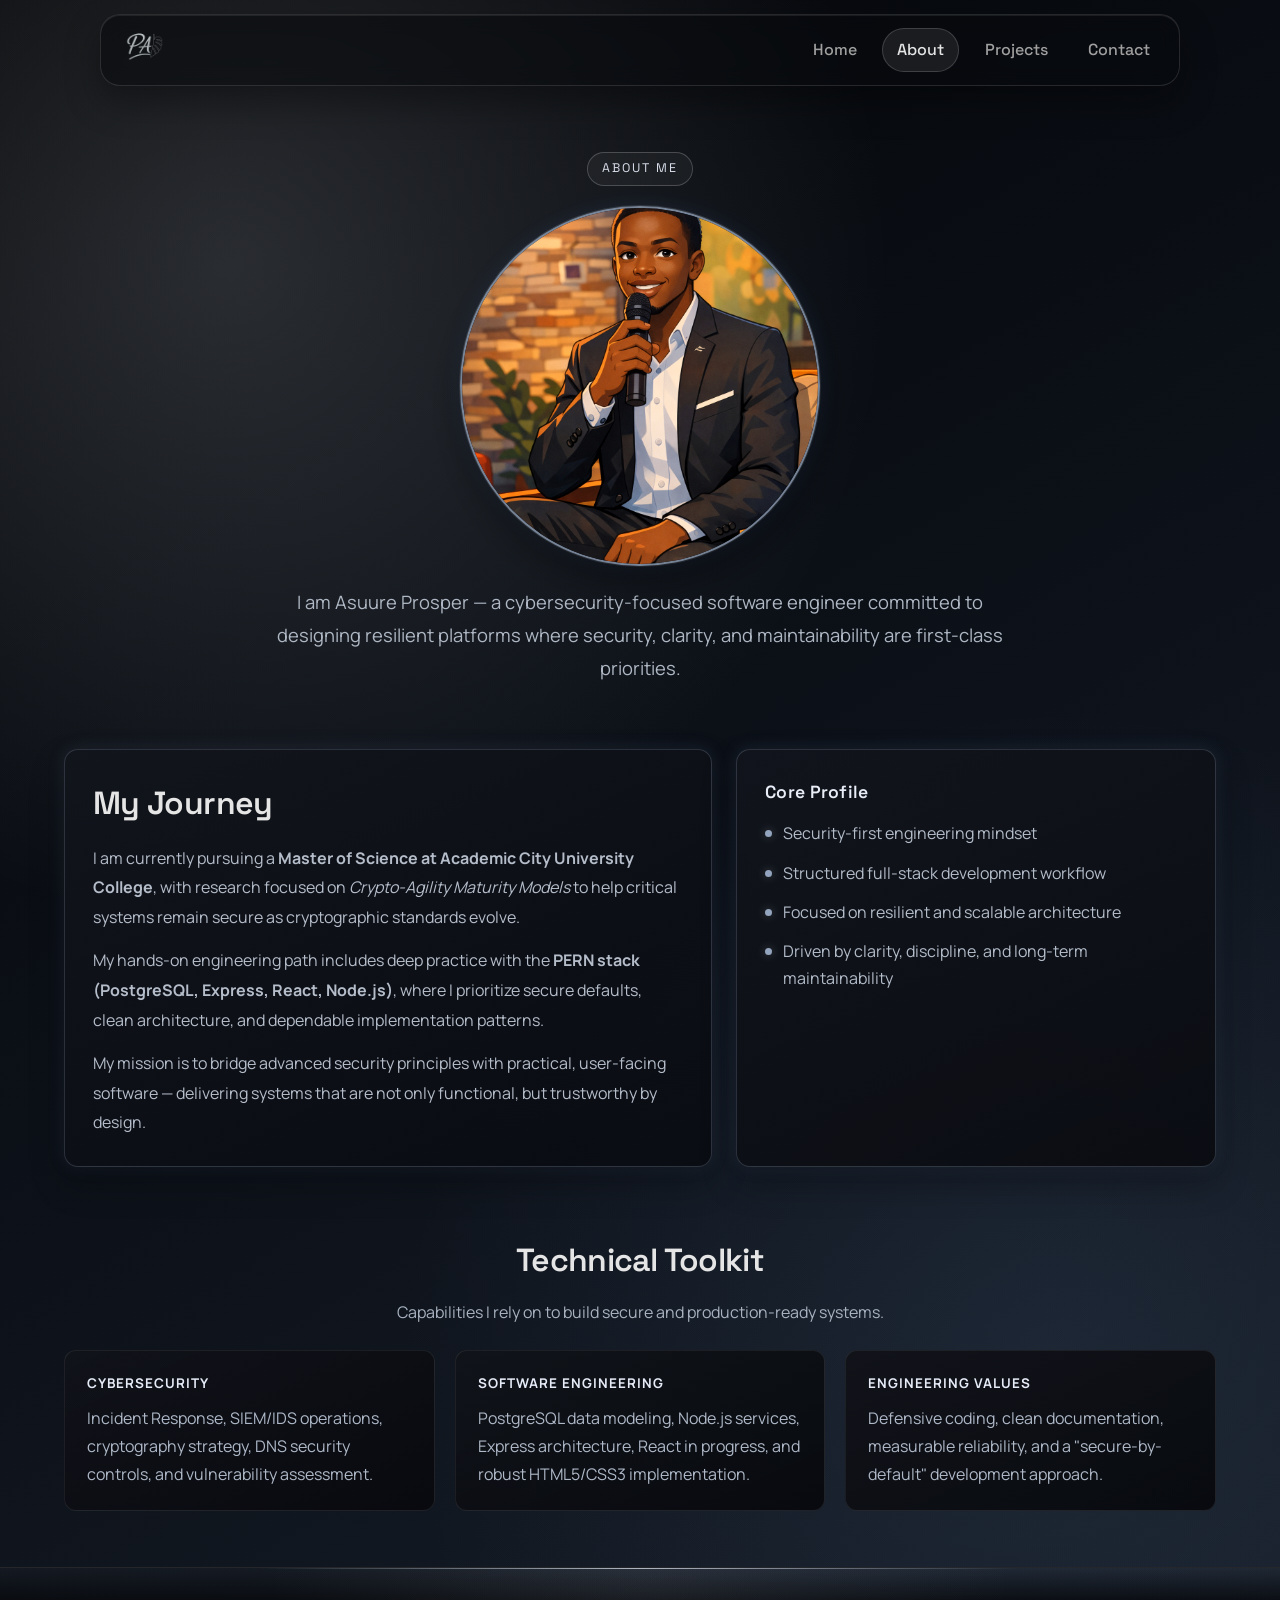
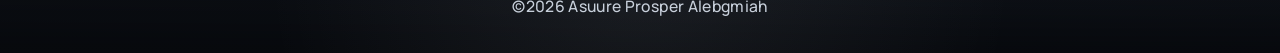
==== commit 869b5819: "refactor: reorganize assets and refresh page-specific themes - Create assets/images and assets/docum" ====
--- a/about.html
+++ b/about.html
@@ -10,18 +10,18 @@
       href="https://fonts.googleapis.com/css2?family=IBM+Plex+Mono:wght@500;600&family=Manrope:wght@400;500;600;700&family=Space+Grotesk:wght@500;600;700&display=swap"
       rel="stylesheet"
     />
-    <link rel="icon" type="image/png" sizes="32x32" href="./images/title-icon/generated-image_5.png" />
+    <link rel="icon" type="image/png" sizes="32x32" href="./assets/images/title-icon/generated-image_5.png" />
     <link rel="stylesheet" href="styles.css" />
      <script src="./script.js" defer></script>
   </head>
 
-  <body class="home">
+  <body class="about-theme">
      <header class="navbar" id="siteNavbar">
       <div class="nav-container">
         <a class="logo" href="index.html" aria-label="Go to homepage">
           <img
             class="logo-icon"
-            src="./images/nav-icon/generated-image_4.png"
+            src="./assets/images/nav-icon/generated-image_4.png"
             alt="Asuure Prosper logo"
           />
         </a>
@@ -50,8 +50,12 @@
     <main class="about-page">
       <section class="about-hero">
         <div class="container about-hero-inner">
-          <p class="about-kicker">About</p>
-          <h1>Building Secure Systems with Product-Level Precision.</h1>
+          <p class="about-kicker">About Me</p>
+          <img
+            class="about-profile-image"
+            src="./assets/images/about-profile-png/ChatGPT Image Feb 15, 2026, 11_52_13 AM.png"
+            alt="Asuure Prosper profile picture"
+          />
           <p class="about-subtitle">
             I am Asuure Prosper — a cybersecurity-focused software engineer
             committed to designing resilient platforms where security, clarity,
--- a/styles.css
+++ b/styles.css
@@ -1,4 +1,18 @@
 :root {
+  /*
+    ==================================================
+    STYLE ORDER GUIDE
+    1) Theme tokens (:root)
+    2) Base / reset / typography
+    3) Global layout helpers
+    4) Shared components (navbar, buttons, footer)
+    5) Home sections
+    6) Shared/legacy utility blocks
+    7) Page-specific sections (Contact, Projects, Tech Stack, About)
+    8) Responsive overrides (kept near related sections)
+    ==================================================
+  */
+
   --bg-primary: #111;
   --bg-secondary: #1a1a1a;
   --text-primary: #e5e5e5;
@@ -31,6 +45,7 @@
 }
 
 * {
+  /* ========== Base Reset ========== */
   margin: 0;
   padding: 0;
   box-sizing: border-box;
@@ -74,6 +89,24 @@
   background-attachment: fixed;
 }
 
+/* =========================
+   Cross-Page Identity Layer
+   (same theme, unique mood)
+   ========================= */
+body.home {
+  background:
+    radial-gradient(circle at 14% 18%, rgba(74, 132, 221, 0.14), transparent 38%),
+    radial-gradient(circle at 86% 14%, rgba(180, 202, 236, 0.08), transparent 34%),
+    linear-gradient(145deg, #000000 0%, #0a0d14 52%, #121926 100%);
+}
+
+body.about-theme {
+  background:
+    radial-gradient(circle at 18% 16%, rgba(223, 229, 238, 0.16), transparent 38%),
+    radial-gradient(circle at 82% 82%, rgba(121, 162, 221, 0.1), transparent 38%),
+    linear-gradient(150deg, #040507 0%, #0d121a 54%, #161d27 100%);
+}
+
 h1,
 h2,
 h3,
@@ -105,6 +138,7 @@
 }
 
 .container {
+  /* ========== Global Layout Helper ========== */
   width: 90%;
   max-width: var(--max-width);
   margin: 0 auto;
@@ -179,7 +213,7 @@
 
 /* When navbar is scrolled */
 #siteNavbar.scrolled .logo-icon {
-  content: url("./images/title-icon/generated-image_5.png");
+  content: url("./assets/images/title-icon/generated-image_5.png");
 }
 
 .logo:hover .logo-icon {
@@ -336,6 +370,7 @@
 }
 
 @media (max-width: 768px) {
+  /* ========== Navbar / Navigation Responsive ========== */
   .navbar {
     width: min(95vw, 680px);
     --nav-height: 64px;
@@ -506,6 +541,7 @@
 }
 
 @media (hover: none) {
+  /* ========== Touch Device Interaction Normalization ========== */
   .nav-links a:hover,
   .btn-primary:hover,
   .project-item:hover,
@@ -523,6 +559,7 @@
 }
 
 @media (prefers-reduced-motion: reduce) {
+  /* ========== Accessibility: Reduced Motion ========== */
   *,
   *::before,
   *::after {
@@ -534,6 +571,9 @@
 }
 
 .hero {
+  /* =========================
+     Home - Hero Section
+     ========================= */
   display: flex;
   justify-content: center;
   align-items: center;
@@ -594,6 +634,19 @@
   margin: 0 auto var(--space-lg);
 }
 
+.home .hero-content h2 {
+  color: #d9e8ff;
+  font-size: clamp(1.15rem, 2.2vw, 1.45rem);
+  letter-spacing: 0.3px;
+}
+
+.home .hero-content h3 {
+  color: #9fb3cf;
+  font-size: clamp(0.95rem, 1.8vw, 1.05rem);
+  letter-spacing: 0.4px;
+  text-transform: uppercase;
+}
+
 .particles {
   position: fixed;
   inset: 0;
@@ -624,12 +677,93 @@
   gap: 10px;
   padding: 13px 28px;
   border-radius: 999px;
+  border: 1px solid rgba(153, 172, 201, 0.7);
+  background: linear-gradient(145deg, #101723 0%, #0b111a 52%, #070d15 100%);
+  color: #d9e6fb;
+  text-decoration: none;
+  font-weight: 620;
+  letter-spacing: 0.25px;
+  box-shadow:
+    0 10px 24px rgba(0, 0, 0, 0.34),
+    inset 0 1px 0 rgba(196, 215, 245, 0.22),
+    inset 0 -1px 0 rgba(19, 31, 48, 0.6);
+  overflow: hidden;
+  transition:
+    transform 0.25s ease,
+    box-shadow 0.25s ease,
+    border-color 0.25s ease,
+    filter 0.25s ease;
+}
+
+.btn-primary::before {
+  content: "";
+  position: absolute;
+  inset: 0;
+  background: linear-gradient(120deg, transparent 25%, rgba(255, 255, 255, 0.22) 50%, transparent 75%);
+  transform: translateX(-130%);
+  transition: transform 0.7s ease;
+}
+
+.btn-primary:hover {
+  transform: translateY(-3px);
+  border-color: rgba(188, 212, 247, 0.92);
+  box-shadow:
+    0 16px 30px rgba(0, 0, 0, 0.4),
+    0 0 0 1px rgba(125, 164, 219, 0.38);
+  filter: brightness(1.05);
+}
+
+.btn-primary:hover::before {
+  transform: translateX(130%);
+}
+
+.btn-primary:active {
+  transform: translateY(-1px) scale(0.99);
+}
+
+.btn-primary:focus-visible {
+  outline: none;
+  box-shadow:
+    0 0 0 3px rgba(9, 12, 20, 0.9),
+    0 0 0 5px rgba(148, 186, 237, 0.55),
+    0 14px 26px rgba(0, 0, 0, 0.35);
+}
+
+.hero-actions {
+  display: flex;
+  align-items: center;
+  justify-content: center;
+  gap: 12px;
+  flex-wrap: wrap;
+}
+
+.hero-actions .btn-primary,
+.hero-actions .btn-secondary {
+  width: 248px;
+  justify-content: center;
+}
+
+.btn-icon {
+  width: 18px;
+  height: 18px;
+  object-fit: contain;
+  flex: 0 0 18px;
+}
+
+.btn-secondary {
+  position: relative;
+  display: inline-flex;
+  align-items: center;
+  justify-content: center;
+  gap: 8px;
+  padding: 13px 22px;
+  border-radius: 999px;
   border: 1px solid rgba(229, 231, 235, 0.55);
   background: linear-gradient(145deg, #f3f4f6 0%, #cdd3dc 45%, #8f98a6 100%);
   color: #0f141c;
   text-decoration: none;
-  font-weight: 620;
-  letter-spacing: 0.25px;
+  font-weight: 500;
+  letter-spacing: 0.2px;
   box-shadow:
     0 10px 24px rgba(0, 0, 0, 0.28),
     inset 0 1px 0 rgba(255, 255, 255, 0.72),
@@ -639,10 +773,12 @@
     transform 0.25s ease,
     box-shadow 0.25s ease,
     border-color 0.25s ease,
-    filter 0.25s ease;
-}
-
-.btn-primary::before {
+    filter 0.25s ease,
+    color 0.25s ease,
+    background 0.25s ease;
+}
+
+.btn-secondary::before {
   content: "";
   position: absolute;
   inset: 0;
@@ -651,7 +787,7 @@
   transition: transform 0.7s ease;
 }
 
-.btn-primary:hover {
+.btn-secondary:hover {
   transform: translateY(-3px);
   border-color: rgba(255, 255, 255, 0.85);
   box-shadow:
@@ -660,15 +796,15 @@
   filter: brightness(1.05);
 }
 
-.btn-primary:hover::before {
+.btn-secondary:hover::before {
   transform: translateX(130%);
 }
 
-.btn-primary:active {
+.btn-secondary:active {
   transform: translateY(-1px) scale(0.99);
 }
 
-.btn-primary:focus-visible {
+.btn-secondary:focus-visible {
   outline: none;
   box-shadow:
     0 0 0 3px rgba(9, 12, 20, 0.9),
@@ -676,7 +812,17 @@
     0 14px 26px rgba(0, 0, 0, 0.35);
 }
 
+@media (max-width: 600px) {
+  .hero-actions .btn-primary,
+  .hero-actions .btn-secondary {
+    width: min(92vw, 320px);
+  }
+}
+
 .core-focus {
+  /* =========================
+     Home - Core Focus Section
+     ========================= */
   display: flex;
   flex-direction: column;
   align-items: center;
@@ -841,520 +987,6 @@
   }
 }
 
-:is(.footer, footer) {
-  position: relative;
-  display: flex;
-  justify-content: center;
-  align-items: center;
-  margin-top: clamp(0 , 5vw, 56px);
-  padding: 26px 0 34px;
-  text-align: center;
-  border-top: 1px solid rgba(255, 255, 255, 0.12);
-  background:
-    linear-gradient(180deg, rgba(255, 255, 255, 0.02) 0%, rgba(8, 10, 14, 0.82) 38%, rgba(6, 8, 12, 0.98) 100%);
-  overflow: hidden;
-  isolation: isolate;
-}
-
-:is(.footer, footer)::before {
-  content: "";
-  position: absolute;
-  top: 0;
-  left: 50%;
-  transform: translateX(-50%);
-  width: min(760px, 85vw);
-  height: 1px;
-  background: linear-gradient(90deg, transparent, rgba(226, 232, 240, 0.72), transparent);
-}
-
-:is(.footer, footer)::after {
-  content: "";
-  position: absolute;
-  inset: 0;
-  background: radial-gradient(circle at 50% 0%, rgba(226, 232, 240, 0.08), transparent 58%);
-  pointer-events: none;
-  z-index: -1;
-}
-
-:is(.footer, footer) .container {
-  width: min(1100px, 92vw);
-}
-
-:is(.footer, footer) p {
-  margin: 0 auto;
-  max-width: 70ch;
-  color: #c8d0db;
-  font-size: clamp(0.88rem, 1.7vw, 0.98rem);
-  font-weight: 500;
-  letter-spacing: 0.35px;
-  text-shadow: 0 0 18px rgba(255, 255, 255, 0.08);
-}
-
-.social-links {
-  display: flex;
-  justify-content: center;
-  margin-top: 20px;
-  gap: 10px;
-}
-
-.social-btn {
-  text-decoration: none;
-  color: #333;
-  font-weight: bold;
-  transition: all 0.5s;
-  padding: 12px;
-  border-radius: 5px;
-}
-
-.social-btn:hover {
-  transform: scale(1.05); /* Slight "pop" effect */
-  filter: brightness(1.1); /* Makes the color slightly lighter on hover */
-  padding: 12px 24px;
-  border-radius: 5px;
-}
-
-.linkedin:hover {
-  background-color: #0077b5;
-  color: #fff;
-  border: none;
-  border-radius: 5px;
-}
-
-.github:hover {
-  background-color: #333;
-  color: #fff;
-  border: none;
-  border-radius: 5px;
-}
-
-.email:hover {
-  background-color: #e67e22;
-  color: #fff;
-  border: none;
-  border-radius: 5px;
-}
-
-.project-category {
-  padding: 100px 0;
-  border-bottom: 1px solid #f0f0f0;
-  gap: 30px;
-  padding: 40px 5%;
-}
-
-.card-content h2 {
-  font-size: 2.5rem;
-  font-weight: 800;
-  margin-bottom: 20px;
-  color: #1e293b;
-}
-
-.project-card {
-  display: flex;
-  flex-direction: column;
-  align-items: center;
-  gap: 20px;
-  border-radius: 10px;
-  padding: 120px 0;
-  border-bottom: 1px solid rgba(255, 255, 255, 0.05);
-}
-
- .web {
-  background: var(--silver-brushed);
-  background-clip: text;
-  -webkit-background-clip: text;
-  -webkit-text-fill-color: transparent;
-  font-weight: 900;
-  text-transform: uppercase;
-  letter-spacing: 3px;
-  font-size: 0.75rem;
-}
-
-.project-entry p {
-  font-size: 1.1rem;
-  max-width: 700px;
-  color: #475569;
-  margin-bottom: 40px;
-}
-
-.resource-card {
-  display: flex;
-  gap: 60px;
-  margin-bottom: 40px;
-  flex-wrap: wrap;
-}
-
-.resource-card h4 {
-  text-transform: uppercase;
-  font-size: 0.75rem;
-  letter-spacing: 1.5px;
-  color: #94a3b8;
-  margin-bottom: 15px;
-}
-
-.tech-stack {
-  display: flex;
-  gap: 10px;
-  flex-wrap: wrap;
-}
-
-.pill {
-  padding: 8px 18px; /* Balanced padding */
-  border-radius: 50px;
-  font-size: 0.85rem;
-  font-weight: 600;
-  background-color: #050505; /* Single deep black color */
-  color: #e2e8f0; /* Metallic silver text */
-  -webkit-text-fill-color: #e2e8f0;
-  border: 1px solid #e2e8f0;
-  transition: background-color 0.3s ease, color 0.3s ease, border-color 0.3s ease, transform 0.3s ease;
-  cursor: pointer;
-  display: inline-block;
-  text-transform: uppercase;
-}
-
-.pill:hover,
-.pill:focus-visible {
-  background-color: #e2e8f0; /* Invert: silver background */
-  color: #050505; /* Black text on hover */
-  -webkit-text-fill-color: #050505;
-  border-color: #ffffff;
-  transform: translateY(-2px); /* Added 'px' unit */
-}
-.text-link {
-  text-decoration: none;
-  font-weight: 700;
-  color: #1e293b;
-  border-bottom: 2px solid #336791;
-  padding-bottom: 4px;
-  transition: color 0.3s ease;
-}
-
-.text-link:hover {
-  color: #336791;
-}
-
-@media (max-width: 768px) {
-  .resource-card {
-    flex-direction: column;
-    gap: 30px;
-  }
-  .card-content h2 {
-    font-size: 1.8rem;
-  }
-}
-
-.content-wrapper {
-  display: flex;
-  max-width: 900px;
-  margin: 0 auto;
-  padding: 20px;
-  box-sizing: border-box;
-  justify-content: center;
-  align-items: center;
-  flex-wrap: wrap;
-  gap: 20px;
-  flex-direction: column;
-  text-align: center;
-}
-
-/* =========================
-   Contact Page
-   ========================= */
-.contact-page {
-  background:
-    radial-gradient(circle at 16% 18%, rgba(58, 134, 255, 0.05), transparent 36%),
-    linear-gradient(150deg, #030405 0%, #0b0d12 52%, #12171e 100%);
-}
-
-.contact-main {
-  padding-top: 96px;
-}
-
-.contact-hero {
-  min-height: calc(100vh - 110px);
-  display: flex;
-  align-items: center;
-  justify-content: center;
-  padding: 40px 0 54px;
-}
-
-.contact-hero-inner {
-  width: min(880px, 94vw);
-  text-align: center;
-  display: grid;
-  gap: 14px;
-  padding: 34px 26px;
-  border-radius: 16px;
-  border: 1px solid rgba(255, 255, 255, 0.1);
-  background: linear-gradient(155deg, rgba(16, 20, 26, 0.94), rgba(8, 10, 15, 0.96));
-  box-shadow: 0 18px 38px rgba(0, 0, 0, 0.3);
-}
-
-.contact-kicker {
-  justify-self: center;
-  border: 1px solid rgba(255, 255, 255, 0.2);
-  border-radius: 999px;
-  padding: 6px 14px;
-  font-size: 0.76rem;
-  letter-spacing: 1.8px;
-  text-transform: uppercase;
-  color: #c6d3e5;
-  background: rgba(255, 255, 255, 0.04);
-}
-
-.contact-hero h1 {
-  font-size: clamp(2rem, 5vw, 3.3rem);
-  color: #ebf0f7;
-  letter-spacing: -0.5px;
-}
-
-.contact-subtext {
-  max-width: 62ch;
-  margin: 0 auto;
-  color: #a8b4c4;
-  line-height: 1.85;
-}
-
-@media (max-width: 700px) {
-  .contact-main {
-    padding-top: 86px;
-  }
-
-  .contact-hero {
-    min-height: auto;
-    padding: 30px 0 46px;
-  }
-
-  .contact-hero-inner {
-    padding: 28px 18px;
-  }
-}
-
-/* =========================
-   Projects Page
-   ========================= */
-.project-page {
-  background:
-    radial-gradient(circle at 12% 16%, rgba(58, 134, 255, 0.05), transparent 38%),
-    linear-gradient(150deg, #030405 0%, #0a0c10 50%, #11151b 100%);
-}
-
-.projects-main {
-  padding-top: 96px;
-}
-
-.projects-hero {
-  padding: 56px 0 30px;
-}
-
-.projects-hero-inner {
-  width: min(920px, 94vw);
-  text-align: center;
-  display: grid;
-  gap: 14px;
-}
-
-.projects-kicker {
-  justify-self: center;
-  border: 1px solid rgba(255, 255, 255, 0.2);
-  border-radius: 999px;
-  padding: 6px 14px;
-  font-size: 0.76rem;
-  letter-spacing: 1.8px;
-  text-transform: uppercase;
-  color: #c6d2e3;
-  background: rgba(255, 255, 255, 0.04);
-}
-
-.projects-hero h1 {
-  font-size: clamp(2rem, 4.8vw, 3.4rem);
-  color: #e9edf5;
-  letter-spacing: -0.6px;
-}
-
-.projects-hero p {
-  color: #a9b4c3;
-  max-width: 72ch;
-  margin: 0 auto;
-  line-height: 1.85;
-}
-
-.projects-showcase {
-  padding: 30px 0 82px;
-}
-
-.projects-shell {
-  width: min(1120px, 92vw);
-}
-
-.projects-section-heading {
-  text-align: center;
-  margin-bottom: 30px;
-}
-
-.projects-section-heading h2 {
-  color: #e7ecf4;
-  font-size: clamp(1.5rem, 3vw, 2.2rem);
-}
-
-.projects-section-heading p {
-  color: #9eabba;
-  margin-top: 8px;
-}
-
-.projects-grid {
-  display: grid;
-  grid-template-columns: repeat(3, minmax(0, 1fr));
-  gap: 22px;
-}
-
-.project-item {
-  background: linear-gradient(155deg, rgba(17, 21, 27, 0.96), rgba(9, 12, 17, 0.98));
-  border: 1px solid rgba(255, 255, 255, 0.1);
-  border-radius: 14px;
-  padding: 24px 22px;
-  display: grid;
-  align-content: start;
-  gap: 12px;
-  box-shadow: 0 14px 32px rgba(0, 0, 0, 0.3);
-  transition: transform 0.28s ease, border-color 0.28s ease, box-shadow 0.28s ease;
-}
-
-.project-item:hover {
-  transform: translateY(-5px);
-  border-color: rgba(124, 163, 214, 0.42);
-  box-shadow: 0 18px 36px rgba(10, 26, 44, 0.35);
-}
-
-.project-type {
-  font-size: 0.72rem;
-  letter-spacing: 1px;
-  text-transform: uppercase;
-  color: #8fa5c2;
-}
-
-.project-item h3 {
-  color: #eef3fb;
-  font-size: 1.15rem;
-}
-
-.project-item p {
-  color: #b2bdcb;
-  line-height: 1.8;
-}
-
-.project-tech-list {
-  list-style: none;
-  display: flex;
-  flex-wrap: wrap;
-  gap: 8px;
-  padding: 0;
-  margin: 2px 0 4px;
-}
-
-.project-tech-list li {
-  font-size: 0.76rem;
-  letter-spacing: 0.5px;
-  color: #d2dceb;
-  border: 1px solid rgba(255, 255, 255, 0.18);
-  border-radius: 999px;
-  padding: 6px 11px;
-  background: rgba(255, 255, 255, 0.03);
-  transition:
-    transform 0.24s ease,
-    border-color 0.24s ease,
-    box-shadow 0.24s ease,
-    background-color 0.24s ease,
-    color 0.24s ease;
-}
-
-.project-tech-list li:hover {
-  transform: translateY(-2px);
-}
-
-.project-tech-list li.tech-node:hover {
-  color: #d7ffec;
-  background: rgba(31, 176, 118, 0.16);
-  border-color: rgba(57, 215, 148, 0.62);
-  box-shadow: 0 0 0 1px rgba(57, 215, 148, 0.25);
-}
-
-.project-tech-list li.tech-express:hover {
-  color: #eef3ff;
-  background: rgba(91, 130, 190, 0.18);
-  border-color: rgba(126, 170, 238, 0.6);
-  box-shadow: 0 0 0 1px rgba(126, 170, 238, 0.24);
-}
-
-.project-tech-list li.tech-postgres:hover {
-  color: #e7f0ff;
-  background: rgba(70, 128, 204, 0.2);
-  border-color: rgba(112, 172, 247, 0.62);
-  box-shadow: 0 0 0 1px rgba(112, 172, 247, 0.24);
-}
-
-.project-tech-list li.tech-passport:hover {
-  color: #f5eeff;
-  background: rgba(123, 103, 188, 0.2);
-  border-color: rgba(159, 139, 233, 0.65);
-  box-shadow: 0 0 0 1px rgba(159, 139, 233, 0.24);
-}
-
-.project-tech-list li.tech-ejs:hover {
-  color: #fff4e9;
-  background: rgba(173, 121, 58, 0.22);
-  border-color: rgba(221, 165, 98, 0.62);
-  box-shadow: 0 0 0 1px rgba(221, 165, 98, 0.24);
-}
-
-.project-tech-list li.tech-css3:hover {
-  color: #eaf6ff;
-  background: rgba(54, 137, 207, 0.2);
-  border-color: rgba(94, 175, 245, 0.65);
-  box-shadow: 0 0 0 1px rgba(94, 175, 245, 0.24);
-}
-
-.project-tech-list li.tech-sql:hover {
-  color: #eefff5;
-  background: rgba(56, 150, 114, 0.2);
-  border-color: rgba(93, 203, 157, 0.62);
-  box-shadow: 0 0 0 1px rgba(93, 203, 157, 0.24);
-}
-
-.project-link {
-  color: #dce7f8;
-  text-decoration: none;
-  border-bottom: 1px solid rgba(186, 205, 232, 0.6);
-  width: fit-content;
-  padding-bottom: 2px;
-  transition: color 0.25s ease, border-color 0.25s ease;
-}
-
-.project-link:hover {
-  color: #f5f9ff;
-  border-color: rgba(232, 241, 255, 0.95);
-}
-
-@media (max-width: 980px) {
-  .projects-grid {
-    grid-template-columns: repeat(2, minmax(0, 1fr));
-  }
-}
-
-@media (max-width: 640px) {
-  .projects-main {
-    padding-top: 86px;
-  }
-
-  .projects-hero {
-    padding: 34px 0 18px;
-  }
-
-  .projects-grid {
-    grid-template-columns: 1fr;
-  }
-}
-
 /* =========================
    Home - Tech Stack Section
    ========================= */
@@ -1612,9 +1244,579 @@
   }
 }
 
+
+:is(.footer, footer) {
+  /* =========================
+     Shared Footer
+     ========================= */
+  position: relative;
+  display: flex;
+  justify-content: center;
+  align-items: center;
+  margin-top: clamp(0 , 5vw, 56px);
+  padding: 26px 0 34px;
+  text-align: center;
+  border-top: 1px solid rgba(255, 255, 255, 0.12);
+  background:
+    linear-gradient(180deg, rgba(255, 255, 255, 0.02) 0%, rgba(8, 10, 14, 0.82) 38%, rgba(6, 8, 12, 0.98) 100%);
+  overflow: hidden;
+  isolation: isolate;
+}
+
+:is(.footer, footer)::before {
+  content: "";
+  position: absolute;
+  top: 0;
+  left: 50%;
+  transform: translateX(-50%);
+  width: min(760px, 85vw);
+  height: 1px;
+  background: linear-gradient(90deg, transparent, rgba(226, 232, 240, 0.72), transparent);
+}
+
+:is(.footer, footer)::after {
+  content: "";
+  position: absolute;
+  inset: 0;
+  background: radial-gradient(circle at 50% 0%, rgba(226, 232, 240, 0.08), transparent 58%);
+  pointer-events: none;
+  z-index: -1;
+}
+
+:is(.footer, footer) .container {
+  width: min(1100px, 92vw);
+}
+
+:is(.footer, footer) p {
+  margin: 0 auto;
+  max-width: 70ch;
+  color: #c8d0db;
+  font-size: clamp(0.88rem, 1.7vw, 0.98rem);
+  font-weight: 500;
+  letter-spacing: 0.35px;
+  text-shadow: 0 0 18px rgba(255, 255, 255, 0.08);
+}
+
+.social-links {
+  /* =========================
+     Shared Social Buttons
+     ========================= */
+  display: flex;
+  justify-content: center;
+  margin-top: 20px;
+  gap: 10px;
+}
+
+.social-btn {
+  text-decoration: none;
+  color: #333;
+  font-weight: bold;
+  transition: all 0.5s;
+  padding: 12px;
+  border-radius: 5px;
+}
+
+.social-btn:hover {
+  transform: scale(1.05); /* Slight "pop" effect */
+  filter: brightness(1.1); /* Makes the color slightly lighter on hover */
+  padding: 12px 24px;
+  border-radius: 5px;
+}
+
+.linkedin:hover {
+  background-color: #0077b5;
+  color: #fff;
+  border: none;
+  border-radius: 5px;
+}
+
+.github:hover {
+  background-color: #333;
+  color: #fff;
+  border: none;
+  border-radius: 5px;
+}
+
+.email:hover {
+  background-color: #e67e22;
+  color: #fff;
+  border: none;
+  border-radius: 5px;
+}
+
+.project-category {
+  /* =========================
+     Legacy / Utility Project Blocks
+     (kept for compatibility)
+     ========================= */
+  padding: 100px 0;
+  border-bottom: 1px solid #f0f0f0;
+  gap: 30px;
+  padding: 40px 5%;
+}
+
+.card-content h2 {
+  font-size: 2.5rem;
+  font-weight: 800;
+  margin-bottom: 20px;
+  color: #1e293b;
+}
+
+.project-card {
+  display: flex;
+  flex-direction: column;
+  align-items: center;
+  gap: 20px;
+  border-radius: 10px;
+  padding: 120px 0;
+  border-bottom: 1px solid rgba(255, 255, 255, 0.05);
+}
+
+ .web {
+  background: var(--silver-brushed);
+  background-clip: text;
+  -webkit-background-clip: text;
+  -webkit-text-fill-color: transparent;
+  font-weight: 900;
+  text-transform: uppercase;
+  letter-spacing: 3px;
+  font-size: 0.75rem;
+}
+
+.project-entry p {
+  font-size: 1.1rem;
+  max-width: 700px;
+  color: #475569;
+  margin-bottom: 40px;
+}
+
+.resource-card {
+  display: flex;
+  gap: 60px;
+  margin-bottom: 40px;
+  flex-wrap: wrap;
+}
+
+.resource-card h4 {
+  text-transform: uppercase;
+  font-size: 0.75rem;
+  letter-spacing: 1.5px;
+  color: #94a3b8;
+  margin-bottom: 15px;
+}
+
+.tech-stack {
+  display: flex;
+  gap: 10px;
+  flex-wrap: wrap;
+}
+
+.pill {
+  padding: 8px 18px; /* Balanced padding */
+  border-radius: 50px;
+  font-size: 0.85rem;
+  font-weight: 600;
+  background-color: #050505; /* Single deep black color */
+  color: #e2e8f0; /* Metallic silver text */
+  -webkit-text-fill-color: #e2e8f0;
+  border: 1px solid #e2e8f0;
+  transition: background-color 0.3s ease, color 0.3s ease, border-color 0.3s ease, transform 0.3s ease;
+  cursor: pointer;
+  display: inline-block;
+  text-transform: uppercase;
+}
+
+.pill:hover,
+.pill:focus-visible {
+  background-color: #e2e8f0; /* Invert: silver background */
+  color: #050505; /* Black text on hover */
+  -webkit-text-fill-color: #050505;
+  border-color: #ffffff;
+  transform: translateY(-2px); /* Added 'px' unit */
+}
+.text-link {
+  text-decoration: none;
+  font-weight: 700;
+  color: #1e293b;
+  border-bottom: 2px solid #336791;
+  padding-bottom: 4px;
+  transition: color 0.3s ease;
+}
+
+.text-link:hover {
+  color: #336791;
+}
+
+@media (max-width: 768px) {
+  .resource-card {
+    flex-direction: column;
+    gap: 30px;
+  }
+  .card-content h2 {
+    font-size: 1.8rem;
+  }
+}
+
+.content-wrapper {
+  display: flex;
+  max-width: 900px;
+  margin: 0 auto;
+  padding: 20px;
+  box-sizing: border-box;
+  justify-content: center;
+  align-items: center;
+  flex-wrap: wrap;
+  gap: 20px;
+  flex-direction: column;
+  text-align: center;
+}
+
+/* =========================
+   Contact Page
+   ========================= */
+.contact-page {
+  background:
+    radial-gradient(circle at 14% 16%, rgba(226, 232, 240, 0.22), transparent 38%),
+    radial-gradient(circle at 86% 84%, rgba(104, 170, 255, 0.08), transparent 36%),
+    linear-gradient(152deg, #020305 0%, #080c14 54%, #101824 100%);
+}
+
+.contact-main {
+  padding-top: 102px;
+}
+
+.contact-hero {
+  min-height: calc(100vh - 104px);
+  display: flex;
+  align-items: center;
+  justify-content: center;
+  padding: 44px 0 60px;
+}
+
+.contact-hero-inner {
+  width: min(880px, 94vw);
+  text-align: center;
+  display: grid;
+  gap: 16px;
+  padding: 40px 30px;
+  border-radius: 20px;
+  border: 1px solid rgba(174, 203, 244, 0.24);
+  background:
+    linear-gradient(160deg, rgba(18, 26, 38, 0.96), rgba(8, 12, 20, 0.96)),
+    radial-gradient(circle at top, rgba(145, 191, 250, 0.12), transparent 48%);
+  box-shadow:
+    0 24px 46px rgba(0, 0, 0, 0.4),
+    0 0 0 1px rgba(255, 255, 255, 0.06),
+    0 0 28px rgba(106, 161, 238, 0.18);
+}
+
+.contact-kicker {
+  justify-self: center;
+  border: 1px solid rgba(198, 219, 247, 0.42);
+  border-radius: 999px;
+  padding: 6px 16px;
+  font-size: 0.76rem;
+  letter-spacing: 2px;
+  text-transform: uppercase;
+  color: #d4e4fb;
+  background: rgba(133, 173, 233, 0.12);
+}
+
+.contact-hero h1 {
+  font-size: clamp(2.1rem, 5vw, 3.5rem);
+  color: #f1f6ff;
+  letter-spacing: -0.65px;
+  line-height: 1.12;
+}
+
+.contact-subtext {
+  max-width: 66ch;
+  margin: 0 auto;
+  color: #b9c7d9;
+  line-height: 1.9;
+}
+
+.contact-hero-inner .social-links {
+  margin-top: 10px;
+  gap: 12px;
+}
+
+@media (max-width: 700px) {
+  .contact-main {
+    padding-top: 86px;
+  }
+
+  .contact-hero {
+    min-height: auto;
+    padding: 30px 0 48px;
+  }
+
+  .contact-hero-inner {
+    padding: 30px 18px;
+    border-radius: 16px;
+  }
+
+  .contact-hero-inner .social-links {
+    gap: 10px;
+  }
+}
+
+/* =========================
+   Projects Page
+   ========================= */
+.project-page {
+  background:
+    radial-gradient(circle at 12% 16%, rgba(92, 151, 228, 0.14), transparent 38%),
+    radial-gradient(circle at 88% 82%, rgba(140, 172, 215, 0.1), transparent 36%),
+    linear-gradient(150deg, #030405 0%, #0a0f17 50%, #121b28 100%);
+}
+
+.projects-main {
+  padding-top: 96px;
+}
+
+.projects-hero {
+  padding: 56px 0 30px;
+}
+
+.projects-hero-inner {
+  width: min(920px, 94vw);
+  text-align: center;
+  display: grid;
+  gap: 14px;
+  margin: 10px auto auto;
+  padding: 34px 26px;
+  border-radius: 16px;
+  border: 1px solid rgba(175, 204, 243, 0.28);
+  background: linear-gradient(155deg, rgba(16, 20, 26, 0.94), rgba(8, 10, 15, 0.96));
+  box-shadow:
+    0 18px 38px rgba(0, 0, 0, 0.35),
+    0 0 24px rgba(90, 142, 213, 0.14);
+}
+
+.projects-kicker {
+  justify-self: center;
+  border: 1px solid rgba(255, 255, 255, 0.2);
+  border-radius: 999px;
+  padding: 6px 14px;
+  font-size: 0.76rem;
+  letter-spacing: 1.8px;
+  text-transform: uppercase;
+  color: #c6d2e3;
+  background: rgba(255, 255, 255, 0.04);
+}
+
+.projects-hero h1 {
+  font-size: clamp(2rem, 4.8vw, 3.4rem);
+  color: #e9edf5;
+  letter-spacing: -0.6px;
+}
+
+.projects-hero p {
+  color: #a9b4c3;
+  max-width: 72ch;
+  margin: 0 auto;
+  line-height: 1.85;
+}
+
+.projects-showcase {
+  padding: 30px 0 82px;
+}
+
+.projects-shell {
+  width: min(1120px, 92vw);
+}
+
+.projects-section-heading {
+  text-align: center;
+  margin-bottom: 30px;
+}
+
+.projects-section-heading h2 {
+  color: #e7ecf4;
+  font-size: clamp(1.5rem, 3vw, 2.2rem);
+}
+
+.projects-section-heading p {
+  color: #9eabba;
+  margin-top: 8px;
+}
+
+.projects-grid {
+  display: grid;
+  grid-template-columns: repeat(3, minmax(0, 1fr));
+  gap: 22px;
+}
+
+.project-item {
+  background: linear-gradient(155deg, rgba(17, 21, 27, 0.96), rgba(9, 12, 17, 0.98));
+  border: 1px solid rgba(255, 255, 255, 0.1);
+  border-radius: 14px;
+  padding: 24px 22px;
+  display: grid;
+  align-content: start;
+  gap: 12px;
+  box-shadow: 0 14px 32px rgba(0, 0, 0, 0.3);
+  position: relative;
+  overflow: hidden;
+  transition: transform 0.28s ease, border-color 0.28s ease, box-shadow 0.28s ease;
+}
+
+.project-item::before {
+  content: "";
+  position: absolute;
+  top: 0;
+  left: 0;
+  width: 100%;
+  height: 1px;
+  background: linear-gradient(90deg, transparent, rgba(135, 180, 240, 0.85), transparent);
+}
+
+.project-item:hover {
+  transform: translateY(-5px);
+  border-color: rgba(124, 163, 214, 0.42);
+  box-shadow: 0 18px 36px rgba(10, 26, 44, 0.35);
+}
+
+.project-type {
+  font-size: 0.72rem;
+  letter-spacing: 1px;
+  text-transform: uppercase;
+  color: #8fa5c2;
+}
+
+.project-item h3 {
+  color: #eef3fb;
+  font-size: 1.15rem;
+}
+
+.project-item p {
+  color: #b2bdcb;
+  line-height: 1.8;
+}
+
+.project-tech-list {
+  list-style: none;
+  display: flex;
+  flex-wrap: wrap;
+  gap: 8px;
+  padding: 0;
+  margin: 2px 0 4px;
+}
+
+.project-tech-list li {
+  font-size: 0.76rem;
+  letter-spacing: 0.5px;
+  color: #d2dceb;
+  border: 1px solid rgba(255, 255, 255, 0.18);
+  border-radius: 999px;
+  padding: 6px 11px;
+  background: rgba(255, 255, 255, 0.03);
+  transition:
+    transform 0.24s ease,
+    border-color 0.24s ease,
+    box-shadow 0.24s ease,
+    background-color 0.24s ease,
+    color 0.24s ease;
+}
+
+.project-tech-list li:hover {
+  transform: translateY(-2px);
+}
+
+.project-tech-list li.tech-node:hover {
+  color: #d7ffec;
+  background: rgba(31, 176, 118, 0.16);
+  border-color: rgba(57, 215, 148, 0.62);
+  box-shadow: 0 0 0 1px rgba(57, 215, 148, 0.25);
+}
+
+.project-tech-list li.tech-express:hover {
+  color: #eef3ff;
+  background: rgba(91, 130, 190, 0.18);
+  border-color: rgba(126, 170, 238, 0.6);
+  box-shadow: 0 0 0 1px rgba(126, 170, 238, 0.24);
+}
+
+.project-tech-list li.tech-postgres:hover {
+  color: #e7f0ff;
+  background: rgba(70, 128, 204, 0.2);
+  border-color: rgba(112, 172, 247, 0.62);
+  box-shadow: 0 0 0 1px rgba(112, 172, 247, 0.24);
+}
+
+.project-tech-list li.tech-passport:hover {
+  color: #f5eeff;
+  background: rgba(123, 103, 188, 0.2);
+  border-color: rgba(159, 139, 233, 0.65);
+  box-shadow: 0 0 0 1px rgba(159, 139, 233, 0.24);
+}
+
+.project-tech-list li.tech-ejs:hover {
+  color: #fff4e9;
+  background: rgba(173, 121, 58, 0.22);
+  border-color: rgba(221, 165, 98, 0.62);
+  box-shadow: 0 0 0 1px rgba(221, 165, 98, 0.24);
+}
+
+.project-tech-list li.tech-css3:hover {
+  color: #eaf6ff;
+  background: rgba(54, 137, 207, 0.2);
+  border-color: rgba(94, 175, 245, 0.65);
+  box-shadow: 0 0 0 1px rgba(94, 175, 245, 0.24);
+}
+
+.project-tech-list li.tech-sql:hover {
+  color: #eefff5;
+  background: rgba(56, 150, 114, 0.2);
+  border-color: rgba(93, 203, 157, 0.62);
+  box-shadow: 0 0 0 1px rgba(93, 203, 157, 0.24);
+}
+
+.project-link {
+  color: #dce7f8;
+  text-decoration: none;
+  border-bottom: 1px solid rgba(186, 205, 232, 0.6);
+  width: fit-content;
+  padding-bottom: 2px;
+  transition: color 0.25s ease, border-color 0.25s ease;
+}
+
+.project-link:hover {
+  color: #f5f9ff;
+  border-color: rgba(232, 241, 255, 0.95);
+}
+
+@media (max-width: 980px) {
+  .projects-grid {
+    grid-template-columns: repeat(2, minmax(0, 1fr));
+  }
+}
+
+@media (max-width: 640px) {
+  .projects-main {
+    padding-top: 86px;
+  }
+
+  .projects-hero {
+    padding: 34px 0 18px;
+  }
+
+  .projects-grid {
+    grid-template-columns: 1fr;
+  }
+}
+
 /* =========================
    About Page
    ========================= */
+.about-theme .about-panel {
+  border-color: rgba(189, 209, 236, 0.18);
+  box-shadow:
+    0 16px 34px rgba(0, 0, 0, 0.28),
+    0 0 18px rgba(130, 165, 216, 0.12);
+}
+
 .about-page {
   padding-top: 104px;
 }
@@ -1632,6 +1834,40 @@
   width: min(900px, 94vw);
   display: grid;
   gap: 20px;
+}
+
+.about-profile-image {
+  width: clamp(220px, 30vw, 360px);
+  aspect-ratio: 1 / 1;
+  object-fit: cover;
+  object-position: center;
+  justify-self: center;
+  border-radius: 50%;
+  border: 2px solid rgba(201, 219, 244, 0.56);
+  background: linear-gradient(155deg, rgba(20, 28, 41, 0.9), rgba(8, 12, 20, 0.95));
+  box-shadow:
+    0 16px 34px rgba(0, 0, 0, 0.36),
+    0 0 0 1px rgba(255, 255, 255, 0.12),
+    0 0 22px rgba(88, 122, 176, 0.18);
+  filter: saturate(1.04) contrast(1.03);
+  transition:
+    transform 0.28s ease,
+    box-shadow 0.28s ease,
+    border-radius 0.28s ease,
+    border-color 0.28s ease,
+    filter 0.28s ease;
+}
+
+.about-profile-image:hover {
+  transform: translateY(-4px) scale(1.08);
+  border-radius: 24px;
+  border-color: rgba(220, 234, 255, 0.9);
+  box-shadow:
+    0 26px 52px rgba(0, 0, 0, 0.5),
+    0 0 0 1px rgba(255, 255, 255, 0.2),
+    0 0 34px rgba(99, 141, 209, 0.42),
+    0 0 58px rgba(99, 141, 209, 0.28);
+  filter: saturate(1.08) contrast(1.05);
 }
 
 .about-kicker {
@@ -1797,6 +2033,10 @@
     padding: 22px;
   }
 
+  .about-profile-image {
+    width: clamp(180px, 62vw, 280px);
+  }
+
   .toolkit-grid {
     grid-template-columns: 1fr;
   }
